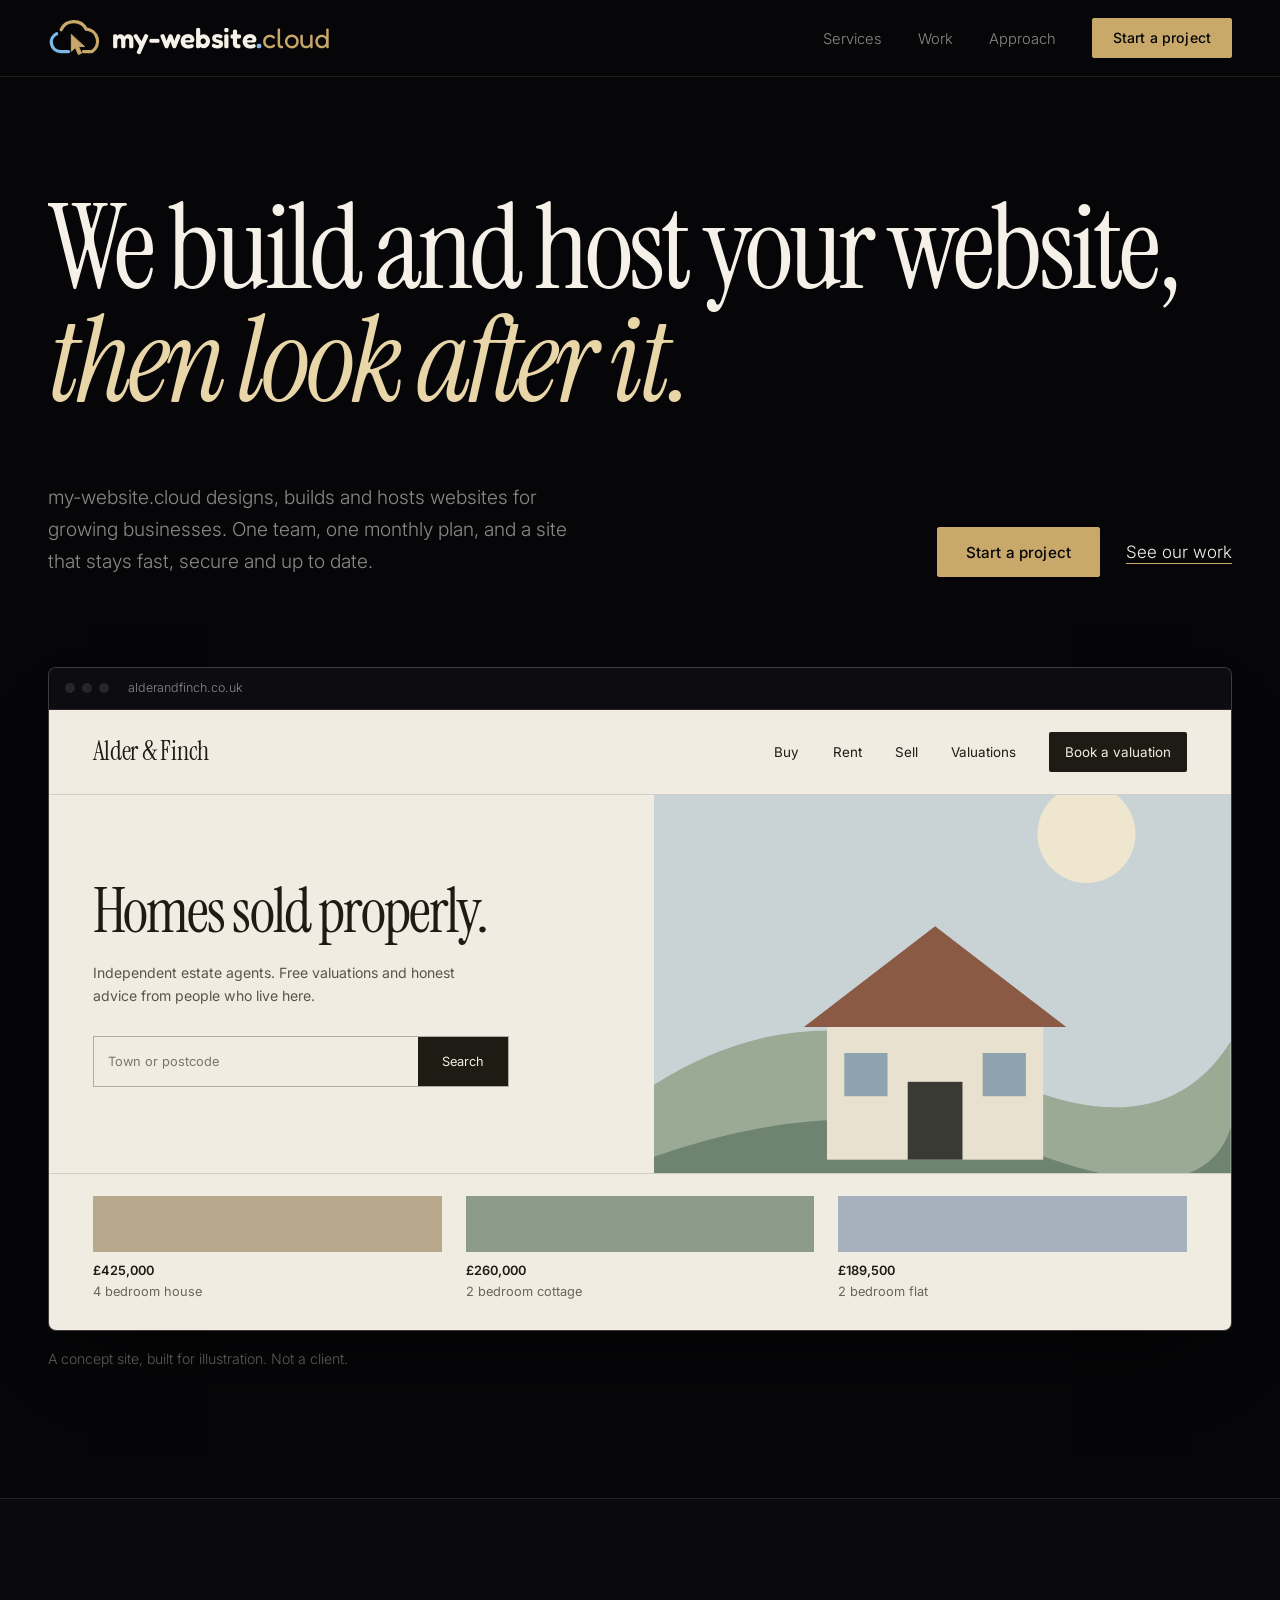
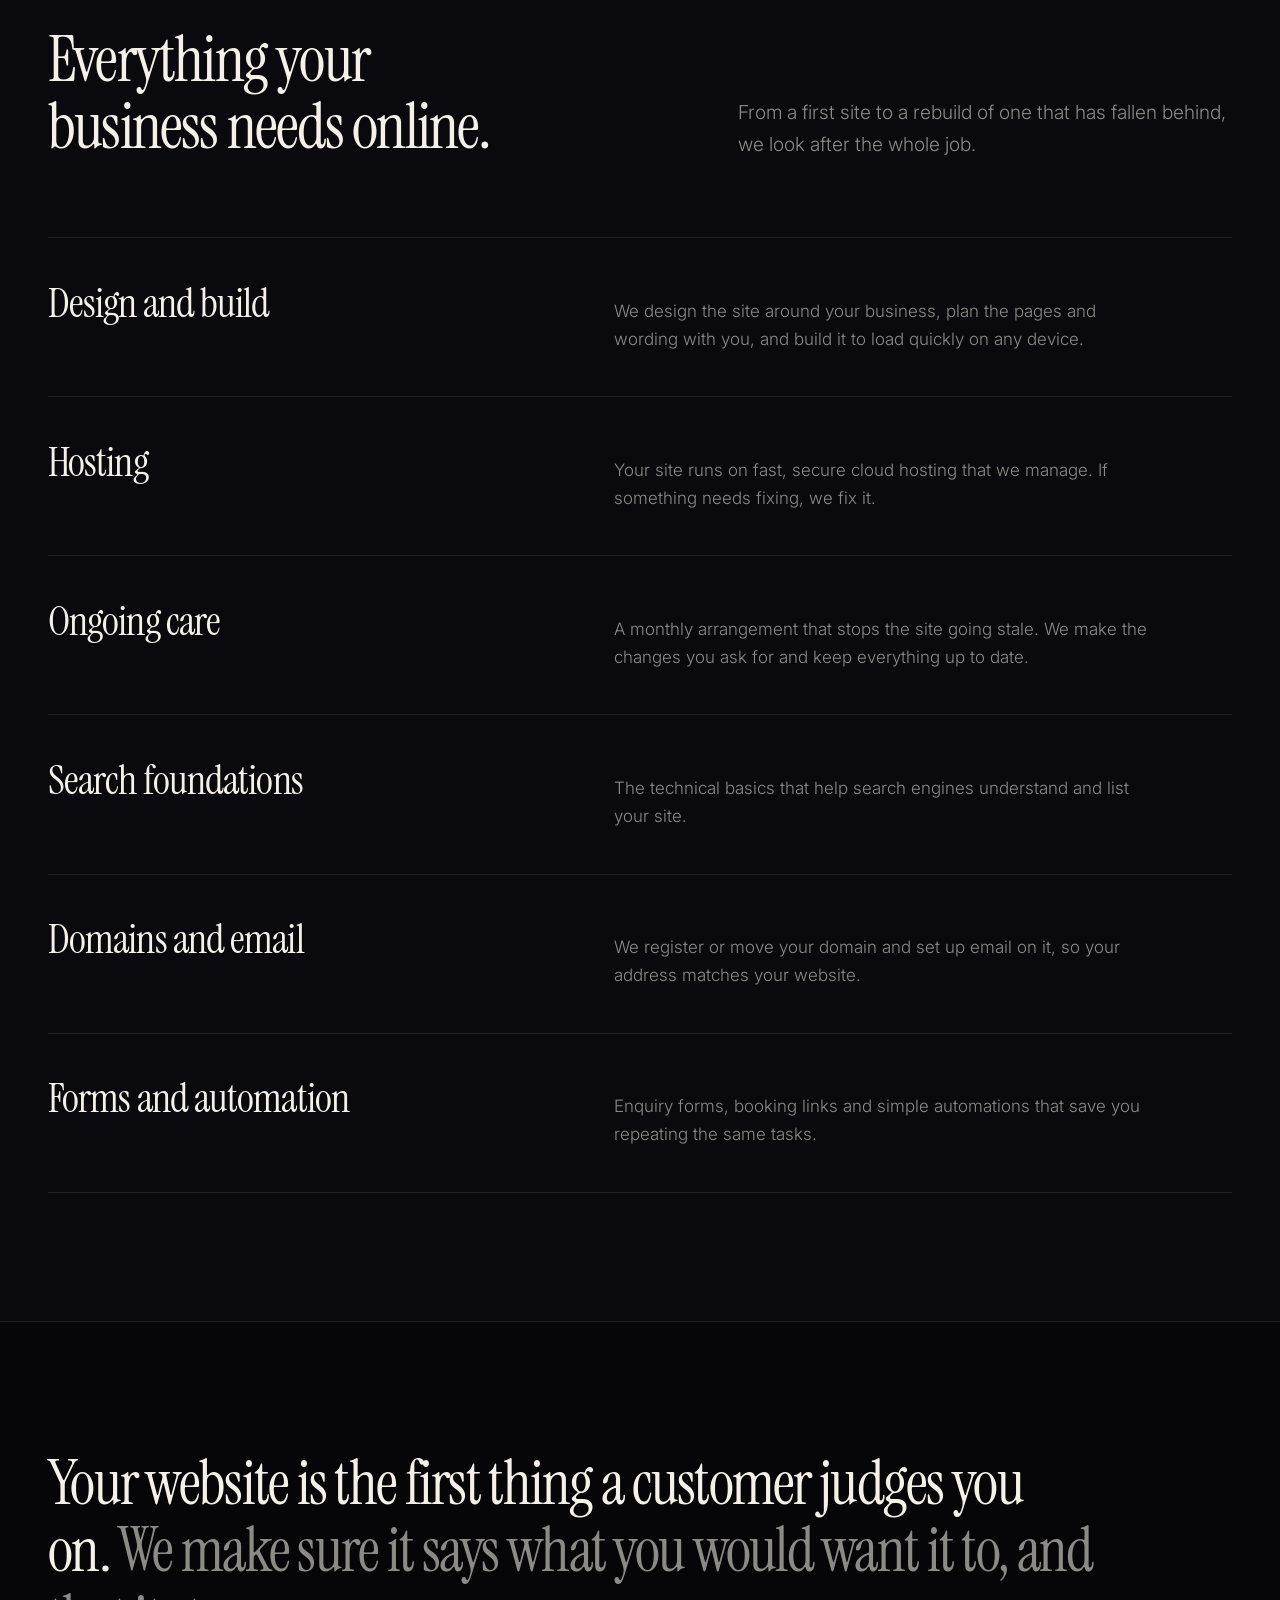
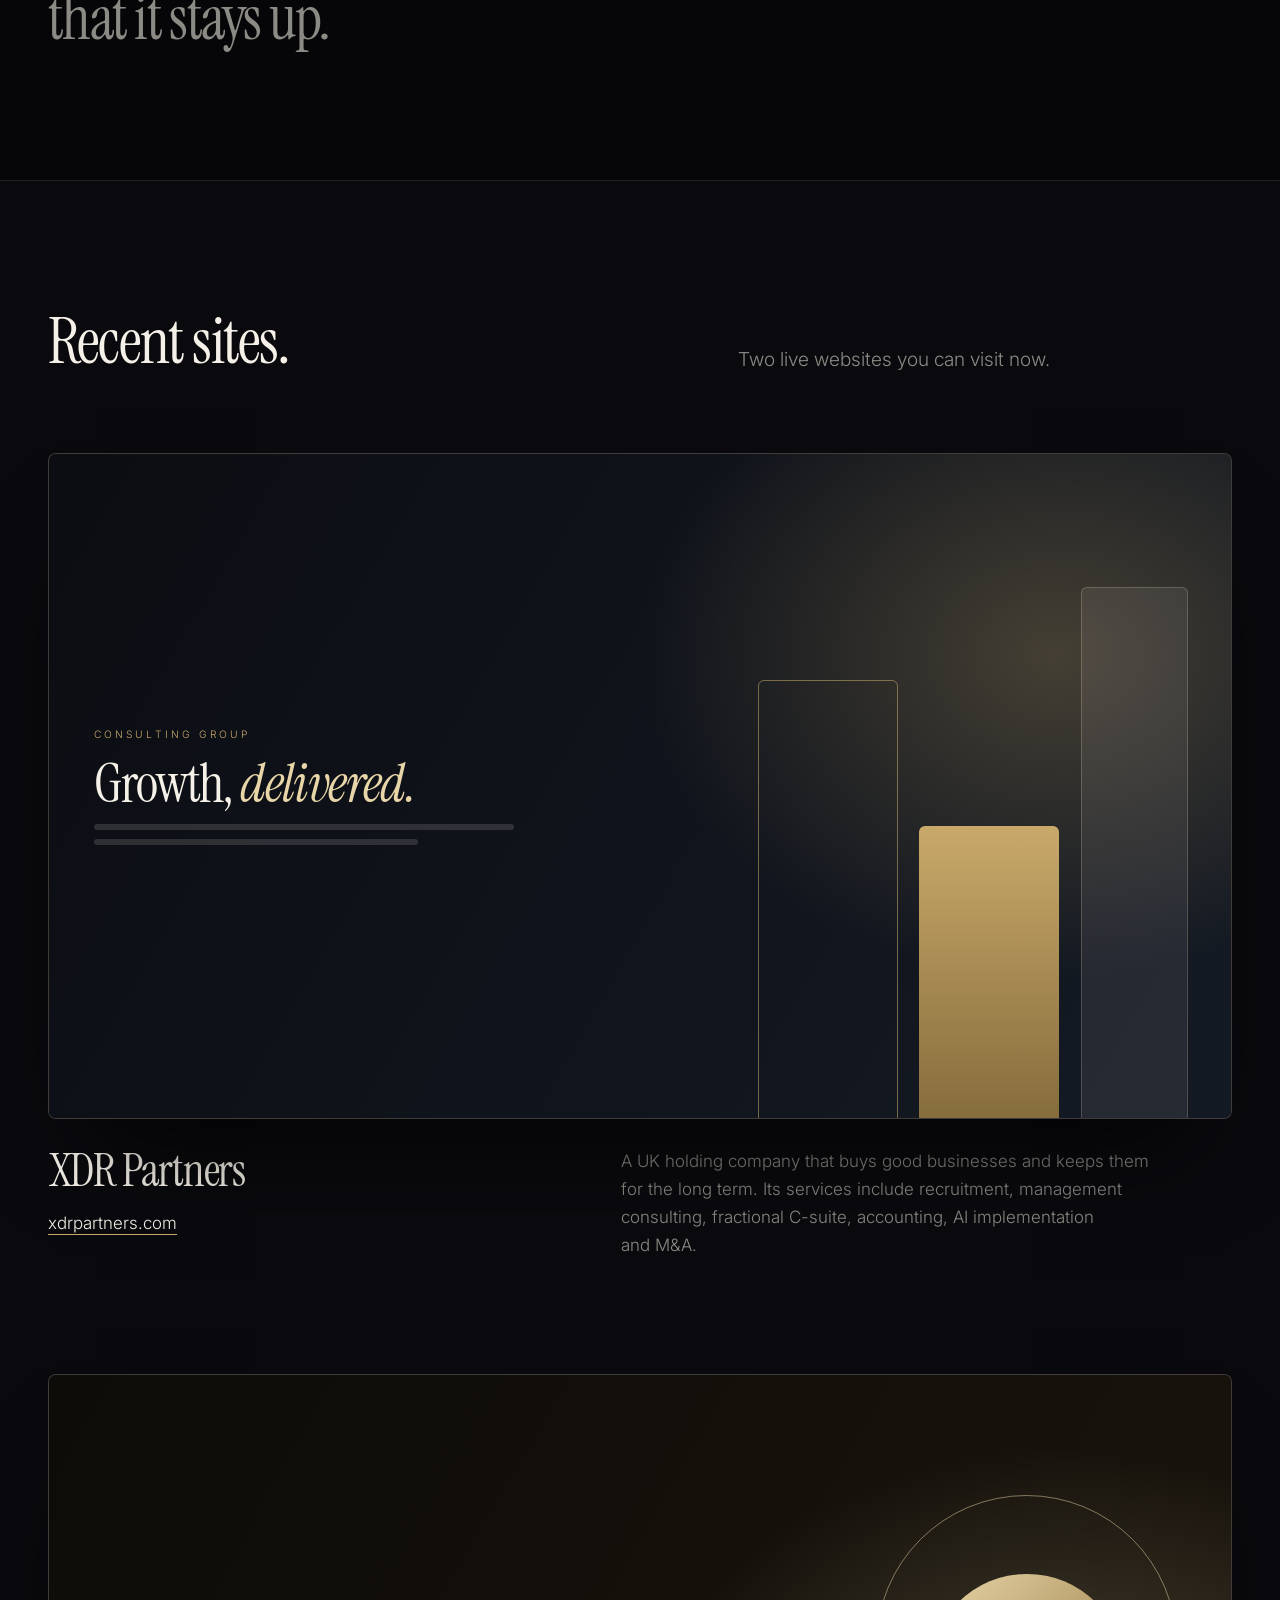
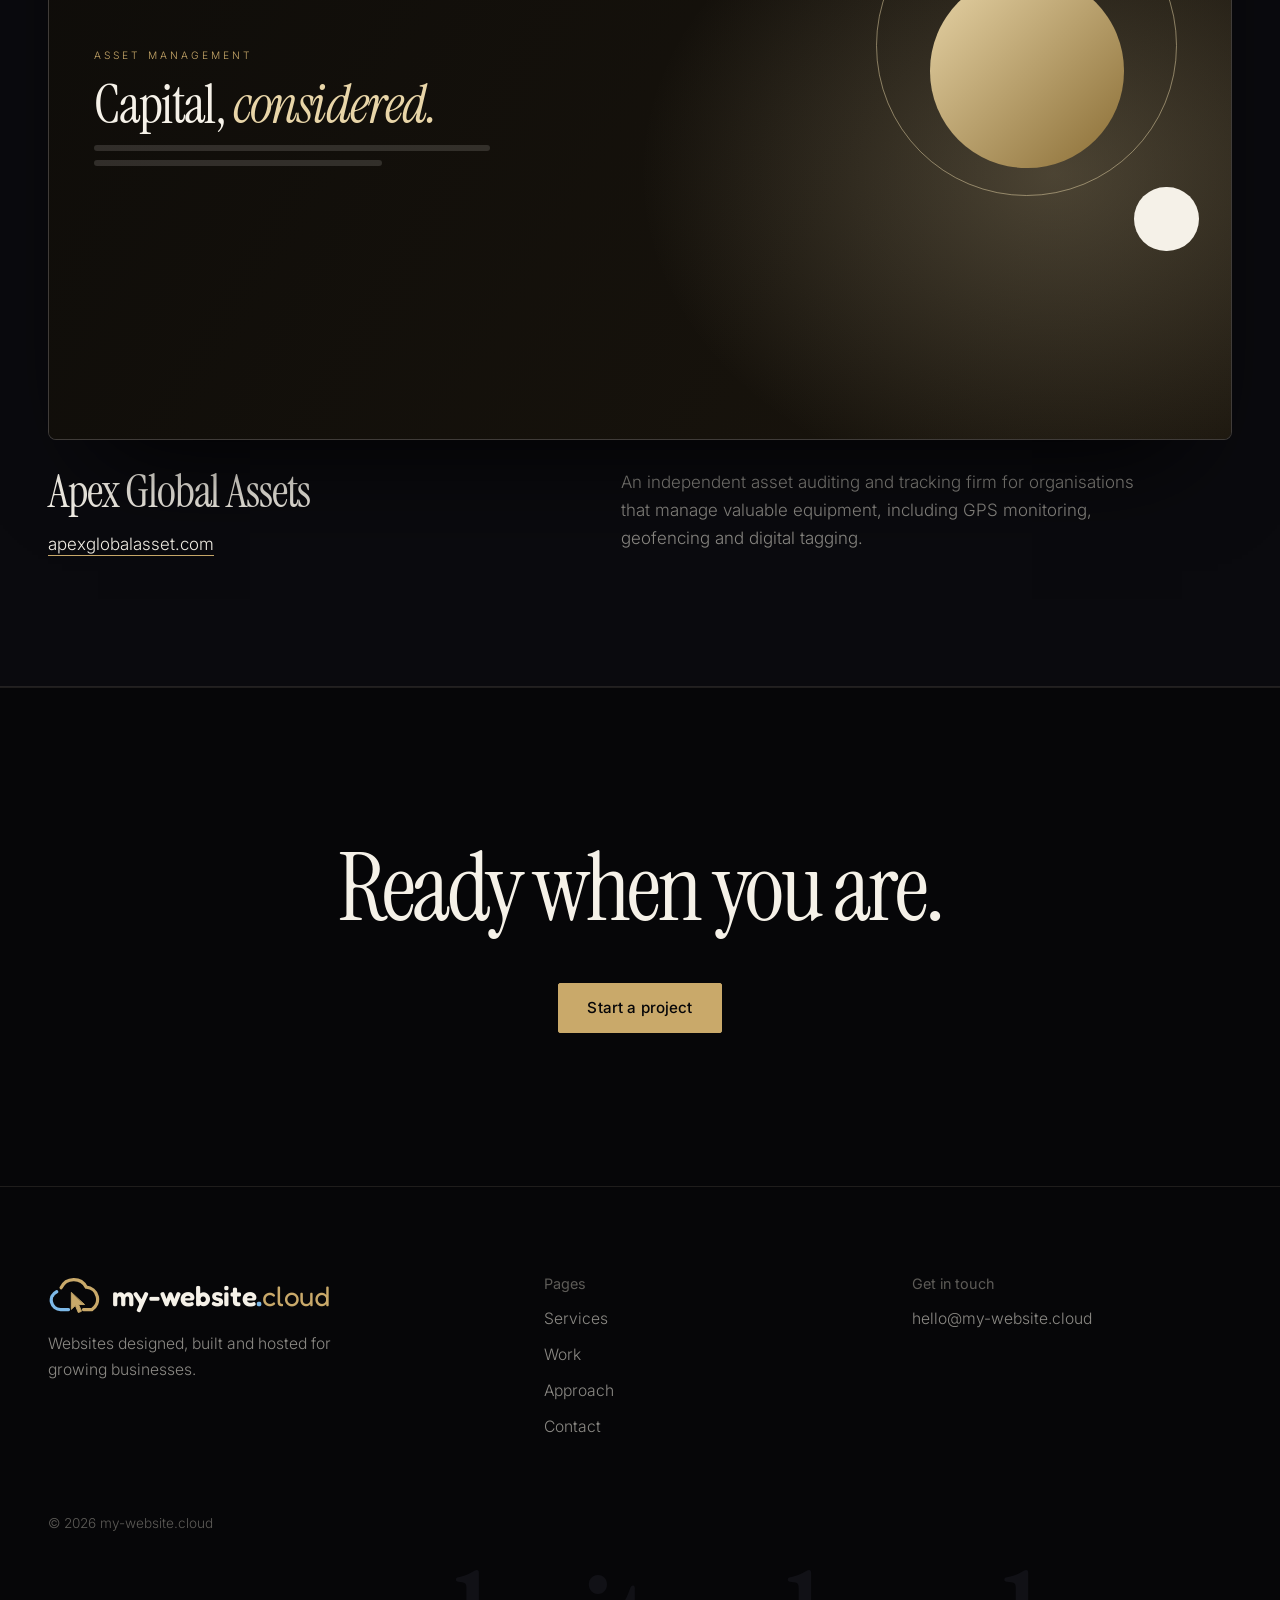
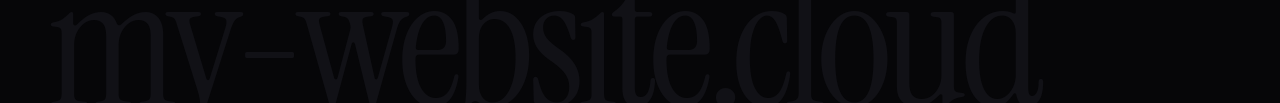
==== index.html @ cd145c76 "Add my-website.cloud five-page site Co-Authored-By: Claude Sonnet 5.5 <noreply@anthropic.com> Claude" ====
<!DOCTYPE html>
<html lang="en-GB">
<head>
<meta charset="utf-8">
<meta name="viewport" content="width=device-width, initial-scale=1">
<title>my-website.cloud | Websites designed, built and hosted</title>
<meta name="description" content="We design, build and host websites for growing businesses, then look after them every month. One team, one monthly plan.">
<meta name="theme-color" content="#060608">
<link rel="preconnect" href="https://fonts.googleapis.com">
<link rel="preconnect" href="https://fonts.gstatic.com" crossorigin>
<link href="https://fonts.googleapis.com/css2?family=Inter:wght@300;400;500&family=Instrument+Serif:ital@0;1&family=Fredoka:wght@400;600&display=swap" rel="stylesheet">
<link rel="icon" href="data:image/svg+xml,%3Csvg%20xmlns=%22http://www.w3.org/2000/svg%22%20viewBox=%220%200%2064%2064%22%3E%3Crect%20width=%2264%22%20height=%2264%22%20rx=%2214%22%20fill=%22%23060608%22/%3E%3Cg%20transform=%22translate%284%206.5%29%20scale%28.5%29%22%20fill=%22none%22%20stroke-linecap=%22round%22%20stroke-linejoin=%22round%22%20stroke-width=%229%22%3E%3Cpath%20stroke=%22%23C9A96A%22%20d=%22M28.2%2033.17A30%2030%200%200%201%2082%2032A26%2026%200%200%201%2094%2080H76%22/%3E%3Cpath%20stroke=%22%237DB9E8%22%20d=%22M44%2080H27A20%2020%200%200%201%2018.55%2041.87%22/%3E%3Cpath%20fill=%22%23C9A96A%22%20stroke=%22%23C9A96A%22%20stroke-width=%223%22%20d=%22M50%2044V79.65L58.6%2071.6L64.95%2086.55L71.85%2083.7L65.5%2069.3H77.6Z%22/%3E%3C/g%3E%3C/svg%3E">
<script>try{if(!sessionStorage.getItem("lg")&&!matchMedia("(prefers-reduced-motion:reduce)").matches){document.documentElement.classList.add("lg-play");sessionStorage.setItem("lg","1")}}catch(e){}</script>
<link rel="stylesheet" href="styles.css">
</head>
<body>
<a class="skip" href="#main">Skip to content</a>
<header class="site-header">
  <div class="wrap site-header__in">
    <!-- LOGO SLOT: replace the contents of this link with your logo (inline SVG or an <img>) -->
    <a class="logo" href="index.html" aria-label="my-website.cloud, home"><svg class="logo__mark" viewBox="0 6 112 90" aria-hidden="true"><path class="m-blue" pathLength="1" d="M28.2 33.17A30 30 0 0 1 82 32A26 26 0 0 1 94 80H76"/><path class="m-gold" pathLength="1" d="M44 80H27A20 20 0 0 1 18.55 41.87"/><circle class="m-ripple" cx="50" cy="44" r="5"/><path class="m-cursor" d="M50 44V79.65L58.6 71.6L64.95 86.55L71.85 83.7L65.5 69.3H77.6Z"/></svg><span class="logo__word"><b>my-website</b><i>.</i><u>cloud</u></span></a>
    <nav aria-label="Main">
      <button class="menu-btn" id="menuBtn" aria-expanded="false" aria-controls="nav">Menu</button>
      <ul class="nav" id="nav">
        <li><a href="services.html">Services</a></li><li><a href="work.html">Work</a></li><li><a href="about.html">Approach</a></li>
        <li><a class="btn btn--sm" href="contact.html">Start a project</a></li>
      </ul>
    </nav>
  </div>
</header>
<main id="main">

<section class="hero">
  <div class="wrap">
    <h1 class="display" aria-label="We build and host your website, then look after it."><span class="ln"><span>We build and host your website,</span></span><span class="ln"><span><em>then look after it.</em></span></span></h1>
    <div class="hero__row">
      <p class="lead">my-website.cloud designs, builds and hosts websites for growing businesses. One team, one monthly plan, and a site that stays fast, secure and up to date.</p>
      <div class="hero__actions">
        <a class="btn" href="contact.html">Start a project</a>
        <a class="link" href="work.html">See our work</a>
      </div>
    </div>
  </div>
</section>

<section class="stage">
  <div class="wrap">
    <div class="frame" aria-hidden="true">
      <div class="frame__bar"><i></i><i></i><i></i><span>alderandfinch.co.uk</span></div>
      <div class="site">
        <div class="s-nav"><b>Alder &amp; Finch</b><span>Buy</span><span>Rent</span><span>Sell</span><span>Valuations</span><span class="s-btn">Book a valuation</span></div>
        <div class="s-hero">
          <div class="s-copy">
            <h4>Homes sold properly.</h4>
            <p>Independent estate agents. Free valuations and honest advice from people who live here.</p>
            <div class="s-search"><span>Town or postcode</span><u>Search</u></div>
          </div>
          <div class="s-photo"><svg viewBox="0 0 400 400" preserveAspectRatio="xMidYMid slice" aria-hidden="true">
  <rect width="400" height="400" fill="#C9D3D6"/>
  <circle cx="300" cy="96" r="34" fill="#EFE6CF"/>
  <path d="M0 270Q110 200 230 260T400 240V400H0Z" fill="#9AAA95"/>
  <path d="M0 320Q140 270 260 316T400 300V400H0Z" fill="#6F8470"/>
  <rect x="120" y="226" width="150" height="96" fill="#E9E1D0"/>
  <path d="M104 230 195 160 286 230Z" fill="#8A5A44"/>
  <rect x="176" y="268" width="38" height="54" fill="#3A3A34"/>
  <rect x="132" y="248" width="30" height="30" fill="#8FA3AE"/>
  <rect x="228" y="248" width="30" height="30" fill="#8FA3AE"/>
</svg></div>
        </div>
        <div class="s-list">
          <div><i></i><b>£425,000</b><span>4 bedroom house</span></div>
          <div><i></i><b>£260,000</b><span>2 bedroom cottage</span></div>
          <div><i></i><b>£189,500</b><span>2 bedroom flat</span></div>
        </div>
      </div>
    </div>
    <p class="stage__cap">A concept site, built for illustration. Not a client.</p>
  </div>
</section>

<section class="section alt" id="services">
  <div class="wrap">
    <div class="section-head">
      <h2 class="h2">Everything your business needs online.</h2>
      <p class="lead">From a first site to a rebuild of one that has fallen behind, we look after the whole job.</p>
    </div>
    <div class="rows">
<a class="row" href="services.html#design"><span class="row__name">Design and build</span><span class="row__text">We design the site around your business, plan the pages and wording with you, and build it to load quickly on any device.</span></a>
<a class="row" href="services.html#hosting"><span class="row__name">Hosting</span><span class="row__text">Your site runs on fast, secure cloud hosting that we manage. If something needs fixing, we fix it.</span></a>
<a class="row" href="services.html#care"><span class="row__name">Ongoing care</span><span class="row__text">A monthly arrangement that stops the site going stale. We make the changes you ask for and keep everything up to date.</span></a>
<a class="row" href="services.html#search"><span class="row__name">Search foundations</span><span class="row__text">The technical basics that help search engines understand and list your site.</span></a>
<a class="row" href="services.html#domains"><span class="row__name">Domains and email</span><span class="row__text">We register or move your domain and set up email on it, so your address matches your website.</span></a>
<a class="row" href="services.html#automation"><span class="row__name">Forms and automation</span><span class="row__text">Enquiry forms, booking links and simple automations that save you repeating the same tasks.</span></a>
    </div>
  </div>
</section>

<section class="section">
  <div class="wrap">
    <p class="statement">Your website is the first thing a customer judges you on. <span>We make sure it says what you would want it to, and that it stays up.</span></p>
  </div>
</section>

<section class="section alt">
  <div class="wrap">
    <div class="section-head">
      <h2 class="h2">Recent sites.</h2>
      <p class="lead">Two live websites you can visit now.</p>
    </div>
    <div class="works">
      <a class="work pa" href="https://xdrpartners.com" target="_blank" rel="noopener">
        <div class="proj-img" aria-hidden="true">
          <div class="pv">
            <div class="t"><small>Consulting group</small><h5>Growth, <em>delivered.</em></h5><div class="bars"><i style="width:70%"></i><i style="width:54%"></i></div></div>
            <div class="vis"><i></i><i></i><i></i></div>
          </div>
        </div>
        <div class="work__meta">
          <div><h2>XDR Partners</h2><span class="link work__url">xdrpartners.com</span></div>
          <div><p>A UK holding company that buys good businesses and keeps them for the long term. Its services include recruitment, management consulting, fractional C-suite, accounting, AI implementation and M&amp;A.</p></div>
        </div>
      </a>
      <a class="work pb" href="https://apexglobalasset.com" target="_blank" rel="noopener">
        <div class="proj-img" aria-hidden="true">
          <div class="pv">
            <div class="t"><small>Asset management</small><h5>Capital, <em>considered.</em></h5><div class="bars"><i style="width:66%"></i><i style="width:48%"></i></div></div>
            <div class="vis"><i></i><i></i><i></i></div>
          </div>
        </div>
        <div class="work__meta">
          <div><h2>Apex Global Assets</h2><span class="link work__url">apexglobalasset.com</span></div>
          <div><p>An independent asset auditing and tracking firm for organisations that manage valuable equipment, including GPS monitoring, geofencing and digital tagging.</p></div>
        </div>
      </a>
    </div>
  </div>
</section>

<section class="cta">
  <div class="wrap">
    <h2>Ready when you are.</h2>
    <a class="btn" href="contact.html">Start a project</a>
  </div>
</section>
</main>
<footer class="footer">
  <div class="wrap">
    <div class="footer__top">
      <div>
        <a class="logo" href="index.html" aria-label="my-website.cloud, home"><svg class="logo__mark" viewBox="0 6 112 90" aria-hidden="true"><path class="m-blue" pathLength="1" d="M28.2 33.17A30 30 0 0 1 82 32A26 26 0 0 1 94 80H76"/><path class="m-gold" pathLength="1" d="M44 80H27A20 20 0 0 1 18.55 41.87"/><circle class="m-ripple" cx="50" cy="44" r="5"/><path class="m-cursor" d="M50 44V79.65L58.6 71.6L64.95 86.55L71.85 83.7L65.5 69.3H77.6Z"/></svg><span class="logo__word"><b>my-website</b><i>.</i><u>cloud</u></span></a>
        <p>Websites designed, built and hosted for growing businesses.</p>
      </div>
      <div>
        <h3>Pages</h3>
        <ul>
          <li><a href="services.html">Services</a></li>
          <li><a href="work.html">Work</a></li>
          <li><a href="about.html">Approach</a></li>
          <li><a href="contact.html">Contact</a></li>
        </ul>
      </div>
      <div>
        <h3>Get in touch</h3>
        <ul><li><a href="mailto:hello@my-website.cloud">hello@my-website.cloud</a></li></ul>
      </div>
    </div>
    <div class="footer__base">© <span id="yr">2026</span> my-website.cloud</div>
    <div class="footer__word" aria-hidden="true">my-website.cloud</div>
  </div>
</footer>
<script src="main.js"></script>
</body>
</html>
---- styles.css ----
/* my-website.cloud
   Palette: ink #060608 · deep ink #0A0A0E · graphite #101015 · ivory #F5F1E8 · stone #8C8A85 · gold #C9A96A · pale gold #E8D5A8 · sky #7DB9E8
   Type: Instrument Serif (headlines) · Inter (text) */

:root{
  --bg:#060608;
  --bg2:#0A0A0E;
  --surface:#101015;
  --text:#F5F1E8;
  --muted:#8C8A85;
  --dim:#5D5B57;
  --gold:#C9A96A;
  --gold-l:#E8D5A8;
  --sky:#7DB9E8;
  --line:rgba(255,236,200,.10);
  --line2:rgba(255,236,200,.20);
  --serif:"Instrument Serif",Georgia,"Times New Roman",serif;
  --sans:"Inter",system-ui,-apple-system,"Segoe UI",Roboto,Helvetica,Arial,sans-serif;
  --gutter:clamp(20px,4vw,48px);
  --max:1200px;
  --radius:2px;
  --ease:cubic-bezier(.2,.8,.2,1);
}

*,*::before,*::after{box-sizing:border-box}
*{margin:0}
html{scroll-behavior:smooth;scroll-padding-top:96px;-webkit-text-size-adjust:100%}
body{font-family:var(--sans);font-weight:300;font-size:1.0625rem;line-height:1.65;color:var(--text);background:var(--bg);-webkit-font-smoothing:antialiased;text-rendering:optimizeLegibility}
a{color:inherit}
p{text-wrap:pretty}
h1,h2,h3{font-weight:400;text-wrap:balance}
::selection{background:var(--gold);color:var(--bg)}
:focus-visible{outline:2px solid var(--gold-l);outline-offset:3px}

.skip{position:absolute;left:var(--gutter);top:-80px;z-index:100;background:var(--gold);color:var(--bg);padding:12px 18px;font-weight:500}
.skip:focus{top:12px}
.wrap{width:min(100% - 2 * var(--gutter),var(--max));margin-inline:auto}

/* ---------- links and buttons ---------- */
.link{text-decoration:underline;text-decoration-color:var(--gold);text-decoration-thickness:1px;text-underline-offset:.28em;transition:text-decoration-color .2s,color .2s}
.link:hover{color:var(--gold-l);text-decoration-color:var(--gold-l)}
.btn{display:inline-flex;align-items:center;justify-content:center;min-height:50px;padding:0 28px;border:1px solid var(--gold);border-radius:var(--radius);background:var(--gold);color:var(--bg);font:500 .95rem/1 var(--sans);letter-spacing:.01em;text-decoration:none;cursor:pointer;transition:background .2s,color .2s,border-color .2s}
.btn:hover{background:var(--gold-l);border-color:var(--gold-l)}
.btn--sm{min-height:40px;padding:0 20px;font-size:.88rem}
.btn--line{background:transparent;color:var(--text);border-color:var(--line2)}
.btn--line:hover{background:transparent;color:var(--gold-l);border-color:var(--gold)}

/* ---------- header ---------- */
.site-header{position:sticky;top:0;z-index:50;background:var(--bg);border-bottom:1px solid var(--line)}
.site-header__in{display:flex;align-items:center;justify-content:space-between;height:76px}
/* LOGO (note: .m-blue is the large cloud arc, now gold; .m-gold is the short left arc, now sky blue): mark is an inline SVG (draws in once per visit); wordmark is live text in Fredoka */
.logo{display:flex;align-items:center;gap:12px;text-decoration:none}
.logo__mark{height:42px;width:auto;flex:none;overflow:visible}
.logo__mark path,.logo__mark circle{fill:none;stroke-width:7;stroke-linecap:round;stroke-linejoin:round}
.m-blue{stroke:var(--gold)}
.m-gold{stroke:var(--sky)}
.m-cursor{fill:var(--gold)!important;stroke:var(--gold);stroke-width:2!important;transform-box:fill-box;transform-origin:0 0;transition:transform .3s var(--ease)}
.m-ripple{stroke:var(--gold);stroke-width:2!important;opacity:0;transform-box:fill-box;transform-origin:center}
.logo:hover .m-cursor{transform:translate(2px,2px)}
.logo__word{font-family:"Fredoka",var(--sans);font-size:1.75rem;line-height:1;letter-spacing:-.01em;display:inline-flex;align-items:baseline;white-space:nowrap}
.logo__word b{font-weight:600;color:var(--text)}
.logo__word i{font-style:normal;font-weight:600;color:var(--sky)}
.logo__word u{text-decoration:none;font-weight:400;color:var(--gold)}
/* intro: first page of a visit only (class is added by a tiny script in <head>) */
.lg-play .site-header .m-blue,.lg-play .site-header .m-gold{stroke-dasharray:1 2;animation:lg-draw .9s var(--ease) backwards}
.lg-play .site-header .m-gold{animation-delay:.7s;animation-duration:.6s}
.lg-play .site-header .m-cursor{animation:lg-pop .55s var(--ease) 1.3s backwards}
.lg-play .site-header .m-ripple{animation:lg-ripple .8s ease-out 1.75s backwards}
.lg-play .site-header .logo__word{animation:lg-word .8s var(--ease) 1.1s backwards}
@keyframes lg-draw{from{stroke-dashoffset:1.05}to{stroke-dashoffset:0}}
@keyframes lg-pop{from{opacity:0;transform:translate(-16px,-16px) scale(.6)}to{opacity:1;transform:none}}
@keyframes lg-ripple{0%{opacity:.7;transform:scale(.3)}100%{opacity:0;transform:scale(4)}}
@keyframes lg-word{from{opacity:0;transform:translateX(-8px)}to{opacity:1;transform:none}}
.nav{display:flex;align-items:center;gap:36px;list-style:none;padding:0}
.nav a:not(.btn){font-size:.92rem;color:var(--muted);text-decoration:none;transition:color .2s}
.nav a:not(.btn):hover{color:var(--text)}
.nav a[aria-current="page"]{color:var(--text);text-decoration:underline;text-decoration-color:var(--gold);text-underline-offset:.4em}
.menu-btn{display:none;background:none;border:1px solid var(--line2);border-radius:var(--radius);padding:9px 16px;font:400 .9rem var(--sans);color:var(--text);cursor:pointer}

/* ---------- type ---------- */
.display{font-family:var(--serif);font-size:clamp(3.2rem,9.2vw,8.2rem);line-height:.96;letter-spacing:-.035em}
.display--md{font-size:clamp(3rem,7.4vw,6.4rem)}
.display em{font-style:italic;color:var(--gold-l)}
.ln{display:block;overflow:hidden;padding-bottom:.1em;margin-bottom:-.1em}
.ln>span{display:block;animation:rise 1.1s var(--ease) both}
.ln:nth-child(2)>span{animation-delay:.12s}
@keyframes rise{from{transform:translateY(105%)}to{transform:none}}
.h2{font-family:var(--serif);font-size:clamp(2.4rem,5vw,4.2rem);line-height:1.04;letter-spacing:-.028em}
.lead{font-size:clamp(1.08rem,1.5vw,1.25rem);color:var(--muted);max-width:33rem}

/* ---------- layout ---------- */
.section{padding-block:clamp(72px,10vw,140px)}
.section--tight{padding-block:clamp(40px,6vw,72px)}
.alt{background:var(--bg2);border-block:1px solid var(--line)}
.section-head{display:grid;grid-template-columns:minmax(0,1.3fr) minmax(0,1fr);gap:48px;align-items:end;margin-bottom:clamp(44px,6vw,80px)}
.section-head .lead{margin:0}

.hero{padding:clamp(56px,9vw,128px) 0 clamp(56px,7vw,96px)}
.hero__row{display:flex;justify-content:space-between;align-items:flex-end;gap:40px;flex-wrap:wrap;margin-top:clamp(36px,5vw,64px)}
.hero__row .lead{margin:0}
.hero__actions{display:flex;align-items:center;gap:26px;flex-wrap:wrap}
.page-head{padding:clamp(56px,9vw,128px) 0 clamp(44px,6vw,80px)}
.page-head .lead{margin-top:clamp(28px,4vw,44px)}

/* ---------- concept site preview ---------- */
.stage{padding:0 0 clamp(72px,10vw,140px)}
.frame{border:1px solid var(--line2);border-radius:8px;overflow:hidden;background:var(--surface);box-shadow:0 40px 80px -40px rgba(0,0,0,.8)}
.frame__bar{display:flex;align-items:center;gap:7px;height:42px;padding:0 16px;border-bottom:1px solid var(--line);background:#0C0C11}
.frame__bar i{width:10px;height:10px;border-radius:50%;background:#26252B}
.frame__bar span{margin-left:12px;font-size:.78rem;color:var(--muted)}
.site{background:#F1ECE1;color:#1E1B15;height:clamp(420px,50vw,620px);display:grid;grid-template-rows:auto 1fr auto;font-family:var(--sans);font-weight:400}
.s-nav{display:flex;align-items:center;gap:clamp(14px,2.6vw,34px);padding:22px clamp(20px,3.4vw,44px);font-size:clamp(.62rem,1.05vw,.88rem);border-bottom:1px solid rgba(30,27,21,.14)}
.s-nav b{margin-right:auto;font:400 clamp(1.1rem,2vw,1.6rem)/1 var(--serif);letter-spacing:-.01em}
.s-nav .s-btn{padding:9px 16px;background:#1E1B15;color:#F1ECE1;border-radius:2px}
.s-hero{display:grid;grid-template-columns:1.05fr 1fr;min-height:0}
.s-copy{align-self:center;padding:0 clamp(20px,3.4vw,44px)}
.s-copy h4{font:400 clamp(1.9rem,4.8vw,4.2rem)/.98 var(--serif);letter-spacing:-.03em;max-width:9em}
.s-copy p{margin-top:clamp(10px,1.6vw,20px);font-size:clamp(.7rem,1.1vw,.95rem);color:#5A554A;max-width:24rem}
.s-search{display:flex;margin-top:clamp(14px,2.2vw,28px);max-width:26rem;border:1px solid rgba(30,27,21,.3);font-size:clamp(.62rem,1vw,.85rem)}
.s-search span{flex:1;padding:clamp(8px,1.2vw,14px) 14px;color:#7B7568}
.s-search u{text-decoration:none;padding:clamp(8px,1.2vw,14px) clamp(14px,2vw,24px);background:#1E1B15;color:#F1ECE1}
.s-photo{position:relative;overflow:hidden;background:#C9D3D6}
.s-photo svg{position:absolute;inset:0;width:100%;height:100%}
.s-list{display:grid;grid-template-columns:repeat(3,1fr);gap:clamp(12px,2vw,24px);padding:clamp(14px,2vw,22px) clamp(20px,3.4vw,44px) clamp(18px,2.4vw,28px);border-top:1px solid rgba(30,27,21,.14);font-size:clamp(.6rem,1vw,.85rem)}
.s-list i{display:block;height:clamp(28px,4.4vw,56px);margin-bottom:8px}
.s-list div:nth-child(1) i{background:#B9A98C}
.s-list div:nth-child(2) i{background:#8D9B8A}
.s-list div:nth-child(3) i{background:#A7B0BD}
.s-list b{display:block;font-weight:600}
.s-list span{color:#6A6558}
.stage__cap{margin-top:16px;font-size:.88rem;color:var(--dim)}

/* ---------- rows (services list) ---------- */
.rows{border-bottom:1px solid var(--line)}
.row{display:grid;grid-template-columns:minmax(0,1fr) minmax(0,1.2fr);gap:clamp(20px,4vw,64px);padding:clamp(28px,3.4vw,44px) 0;border-top:1px solid var(--line);text-decoration:none;align-items:baseline}
.row__name{font:400 clamp(1.9rem,3.2vw,2.8rem)/1.05 var(--serif);letter-spacing:-.022em;text-decoration:underline;text-decoration-color:transparent;text-decoration-thickness:1px;text-underline-offset:.16em;transition:text-decoration-color .25s,color .25s}
.row__text{color:var(--muted);max-width:34rem}
a.row:hover .row__name{color:var(--gold-l);text-decoration-color:var(--gold)}

/* ---------- statement ---------- */
.statement{font:400 clamp(2.1rem,4.8vw,4.2rem)/1.1 var(--serif);letter-spacing:-.028em;max-width:17em}
.statement span{color:var(--muted)}

/* ---------- work ---------- */
.works{display:grid;gap:clamp(72px,9vw,120px)}
.work{display:block;text-decoration:none}
.proj-img{position:relative;overflow:hidden;border:1px solid var(--line2);border-radius:8px;background:var(--surface);aspect-ratio:16/9;transition:border-color .5s;box-shadow:0 60px 100px -50px rgba(0,0,0,.9)}
.work:hover .proj-img{border-color:rgba(201,169,106,.55)}
.pv{position:absolute;inset:0;display:grid;grid-template-columns:1.2fr 1fr;transition:transform 1.6s var(--ease)}
.work:hover .pv{transform:scale(1.03)}
.pv::before{content:"";position:absolute;inset:0}
.pa .pv{background:linear-gradient(120deg,#0b0d12,#141a24)}
.pa .pv::before{background:radial-gradient(50% 70% at 85% 30%,rgba(201,169,106,.28),transparent 70%)}
.pb .pv{background:linear-gradient(120deg,#0e0c09,#1a150d)}
.pb .pv::before{background:radial-gradient(50% 70% at 85% 60%,rgba(232,213,168,.25),transparent 70%)}
.pv .t{position:relative;align-self:center;padding:0 0 0 7%}
.pv small{font-size:clamp(.45rem,.8vw,.66rem);letter-spacing:.3em;text-transform:uppercase;color:var(--gold)}
.pv h5{font:400 clamp(1.4rem,4.2vw,3.8rem)/1 var(--serif);letter-spacing:-.03em;margin:12px 0}
.pv h5 em{font-style:italic;color:var(--gold-l)}
.pv .bars i{display:block;height:clamp(3px,.5vw,6px);border-radius:3px;background:rgba(245,241,232,.14);margin-bottom:clamp(4px,.8vw,9px)}
.pv .vis{position:relative}
.pv .vis i{position:absolute;display:block}
.pa .vis i:nth-child(1){left:12%;bottom:-8%;width:26%;height:74%;border:1px solid rgba(201,169,106,.55);border-radius:6px 6px 0 0}
.pa .vis i:nth-child(2){left:42%;bottom:-8%;width:26%;height:52%;background:linear-gradient(#c9a96a,#7a6234);border-radius:6px 6px 0 0}
.pa .vis i:nth-child(3){left:72%;bottom:-8%;width:20%;height:88%;background:rgba(245,241,232,.08);border:1px solid var(--line2);border-radius:6px 6px 0 0}
.pb .vis i:nth-child(1){right:10%;top:18%;width:56%;aspect-ratio:1;border-radius:50%;border:1px solid rgba(232,213,168,.5)}
.pb .vis i:nth-child(2){right:20%;top:30%;width:36%;aspect-ratio:1;border-radius:50%;background:linear-gradient(135deg,#e8d5a8,#8a6d34)}
.pb .vis i:nth-child(3){right:6%;top:62%;width:12%;aspect-ratio:1;border-radius:50%;background:#f5f1e8}
.work__meta{display:grid;grid-template-columns:minmax(0,1fr) minmax(0,1.2fr);gap:clamp(20px,5vw,80px);margin-top:28px;align-items:start}
.work__meta h2{font:400 clamp(2rem,3.6vw,3rem)/1.04 var(--serif);letter-spacing:-.025em}
.work__meta p{color:var(--muted);max-width:34rem}
.work__url{display:inline-block;margin-top:14px;color:var(--text)}
.work:hover .work__url{color:var(--gold-l);text-decoration-color:var(--gold-l)}

/* ---------- cta ---------- */
.cta{padding-block:clamp(88px,12vw,170px);border-top:1px solid var(--line);text-align:center}
.cta h2{font:400 clamp(2.8rem,7.4vw,6.4rem)/.98 var(--serif);letter-spacing:-.035em;margin-bottom:clamp(32px,4vw,48px)}

/* ---------- service detail ---------- */
.svc-block{display:grid;grid-template-columns:minmax(0,1fr) minmax(0,1.2fr);gap:clamp(28px,6vw,96px);padding:clamp(44px,6vw,80px) 0;border-top:1px solid var(--line)}
.svc-block:last-child{border-bottom:1px solid var(--line)}
.svc-block{align-items:start}
.svc-block h2{font:400 clamp(2.2rem,4.2vw,3.6rem)/1.02 var(--serif);letter-spacing:-.028em}
.svc-block p{color:var(--muted);font-size:1.08rem;max-width:34rem}
.svc-block:nth-child(even){grid-template-columns:minmax(0,1.2fr) minmax(0,1fr)}
.svc-block:nth-child(even) .svc-block__media{order:2}
.svc-fig{position:relative;margin-top:clamp(28px,3.6vw,44px);aspect-ratio:4/3;border:1px solid var(--line2);border-radius:8px;overflow:hidden;background:linear-gradient(120deg,#0b0d12,#141a24)}
.svc-fig::before{content:"";position:absolute;inset:0;background:radial-gradient(60% 70% at 85% 20%,rgba(201,169,106,.22),transparent 70%)}
.svc-fig svg{position:absolute;inset:0;width:100%;height:100%}
.dashes{list-style:none;padding:0;margin-top:30px;max-width:34rem}
.dashes li{display:flex;gap:16px;padding:13px 0;border-top:1px solid var(--line);font-size:.98rem}
.dashes li::before{content:"–";color:var(--gold)}
.plan{display:grid;grid-template-columns:minmax(0,1fr) minmax(0,1fr);gap:clamp(32px,6vw,96px);align-items:start}
.plan .dashes{margin-top:0}

/* ---------- process, principles, faq ---------- */
.steps{list-style:none;padding:0;display:grid;grid-template-columns:repeat(4,minmax(0,1fr));gap:clamp(20px,3vw,40px);counter-reset:s}
.steps li{counter-increment:s;border-top:1px solid var(--line2);padding-top:22px}
.steps li::before{content:counter(s);display:block;font:400 3.4rem/1 var(--serif);color:var(--gold);margin-bottom:26px}
.steps h3{font:400 1.9rem/1.1 var(--serif);letter-spacing:-.02em;margin-bottom:10px}
.steps p{color:var(--muted);font-size:.98rem}
.principles{display:grid;grid-template-columns:repeat(3,minmax(0,1fr));gap:clamp(28px,4vw,56px)}
.principles>div{border-top:1px solid var(--line2);padding-top:24px}
.principles h3{font:400 1.9rem/1.1 var(--serif);letter-spacing:-.02em;margin-bottom:12px}
.principles p{color:var(--muted)}
.faq{max-width:50rem;border-bottom:1px solid var(--line)}
.faq details{border-top:1px solid var(--line)}
.faq summary{list-style:none;cursor:pointer;display:flex;justify-content:space-between;align-items:center;gap:24px;padding:26px 0;font:400 clamp(1.4rem,2.2vw,1.9rem)/1.2 var(--serif);letter-spacing:-.015em}
.faq summary::-webkit-details-marker{display:none}
.faq summary::after{content:"";flex:none;width:14px;height:14px;background:linear-gradient(var(--gold),var(--gold)) center/100% 1px no-repeat,linear-gradient(var(--gold),var(--gold)) center/1px 100% no-repeat;transition:transform .3s var(--ease)}
.faq details[open] summary::after{transform:rotate(45deg)}
.faq details p{color:var(--muted);padding:0 48px 28px 0;max-width:40rem}

/* ---------- contact ---------- */
.contact{display:grid;grid-template-columns:minmax(0,1fr) minmax(0,1fr);gap:clamp(48px,8vw,120px);padding:clamp(56px,9vw,128px) 0 clamp(72px,10vw,140px)}
.contact .lead{margin-top:28px}
.contact__mail{display:inline-block;margin-top:28px;font:400 clamp(1.5rem,2.4vw,2rem)/1.2 var(--serif)}
.next{margin-top:clamp(40px,6vw,72px);padding:0;list-style:none;counter-reset:n;max-width:30rem}
.next li{counter-increment:n;display:grid;grid-template-columns:36px 1fr;padding:16px 0;border-top:1px solid var(--line);color:var(--muted)}
.next li::before{content:counter(n);font-family:var(--serif);font-size:1.2rem;line-height:1.4;color:var(--gold)}
.form{display:grid;gap:30px;padding-top:12px}
.form__two{display:grid;grid-template-columns:1fr 1fr;gap:30px}
.field label{display:block;font-size:.88rem;color:var(--muted);margin-bottom:2px}
.field input,.field textarea,.field select{width:100%;background:transparent;border:0;border-bottom:1px solid var(--line2);border-radius:0;padding:13px 0;color:var(--text);font:300 1.1rem/1.4 var(--sans);transition:border-color .25s}
.field input:focus,.field textarea:focus,.field select:focus{outline:0;border-color:var(--gold)}
.field select option{background:var(--surface)}
.field textarea{min-height:120px;resize:vertical}
.form__status{min-height:1.5em;font-size:.95rem;color:var(--muted)}

/* ---------- footer ---------- */
.footer{border-top:1px solid var(--line);padding:clamp(56px,7vw,88px) 0 0;overflow:hidden}
.footer__top{display:grid;grid-template-columns:minmax(0,1.4fr) minmax(0,1fr) minmax(0,1fr);gap:48px}
.footer__top p{margin-top:14px;color:var(--muted);max-width:22rem;font-size:.98rem}
.footer h3{font:400 .9rem var(--sans);color:var(--dim);margin-bottom:14px}
.footer ul{list-style:none;padding:0;display:grid;gap:10px;font-size:.98rem}
.footer ul a{text-decoration:none;color:var(--muted);transition:color .2s}
.footer ul a:hover{color:var(--text)}
.footer__base{margin-top:clamp(40px,6vw,72px);color:var(--dim);font-size:.85rem}
.footer__word{font:400 clamp(3.4rem,14.4vw,13rem)/.78 var(--serif);letter-spacing:-.045em;white-space:nowrap;color:#111116;margin:clamp(20px,3vw,40px) 0 -.07em;user-select:none}

/* ---------- responsive ---------- */
@media (max-width:900px){
  .svc-block:nth-child(even){grid-template-columns:1fr}
  .svc-block:nth-child(even) .svc-block__media{order:0}
  .section-head,.row,.svc-block,.plan,.work__meta,.contact,.footer__top{grid-template-columns:1fr}
  .row{gap:8px}
  .steps{grid-template-columns:1fr 1fr}
  .principles{grid-template-columns:1fr}
  .s-hero{grid-template-columns:1fr}
  .s-photo{display:none}
}
@media (max-width:640px){
  .menu-btn{display:block}
  .nav{display:none;position:absolute;top:76px;left:0;right:0;flex-direction:column;align-items:flex-start;gap:22px;background:var(--bg);padding:26px var(--gutter) 34px;border-bottom:1px solid var(--line)}
  .nav.is-open{display:flex}
  .steps{grid-template-columns:1fr}
  .form__two{grid-template-columns:1fr}
  .s-nav span{display:none}
  .s-nav .s-btn{display:block}
  .s-list div:nth-child(3){display:none}
  .s-list{grid-template-columns:1fr 1fr}
  .proj-img{aspect-ratio:4/3}
}
@media (prefers-reduced-motion:reduce){
  html{scroll-behavior:auto}
  .ln>span{animation:none}
  .lg-play .site-header *{animation:none!important}
  *{transition:none!important}
}
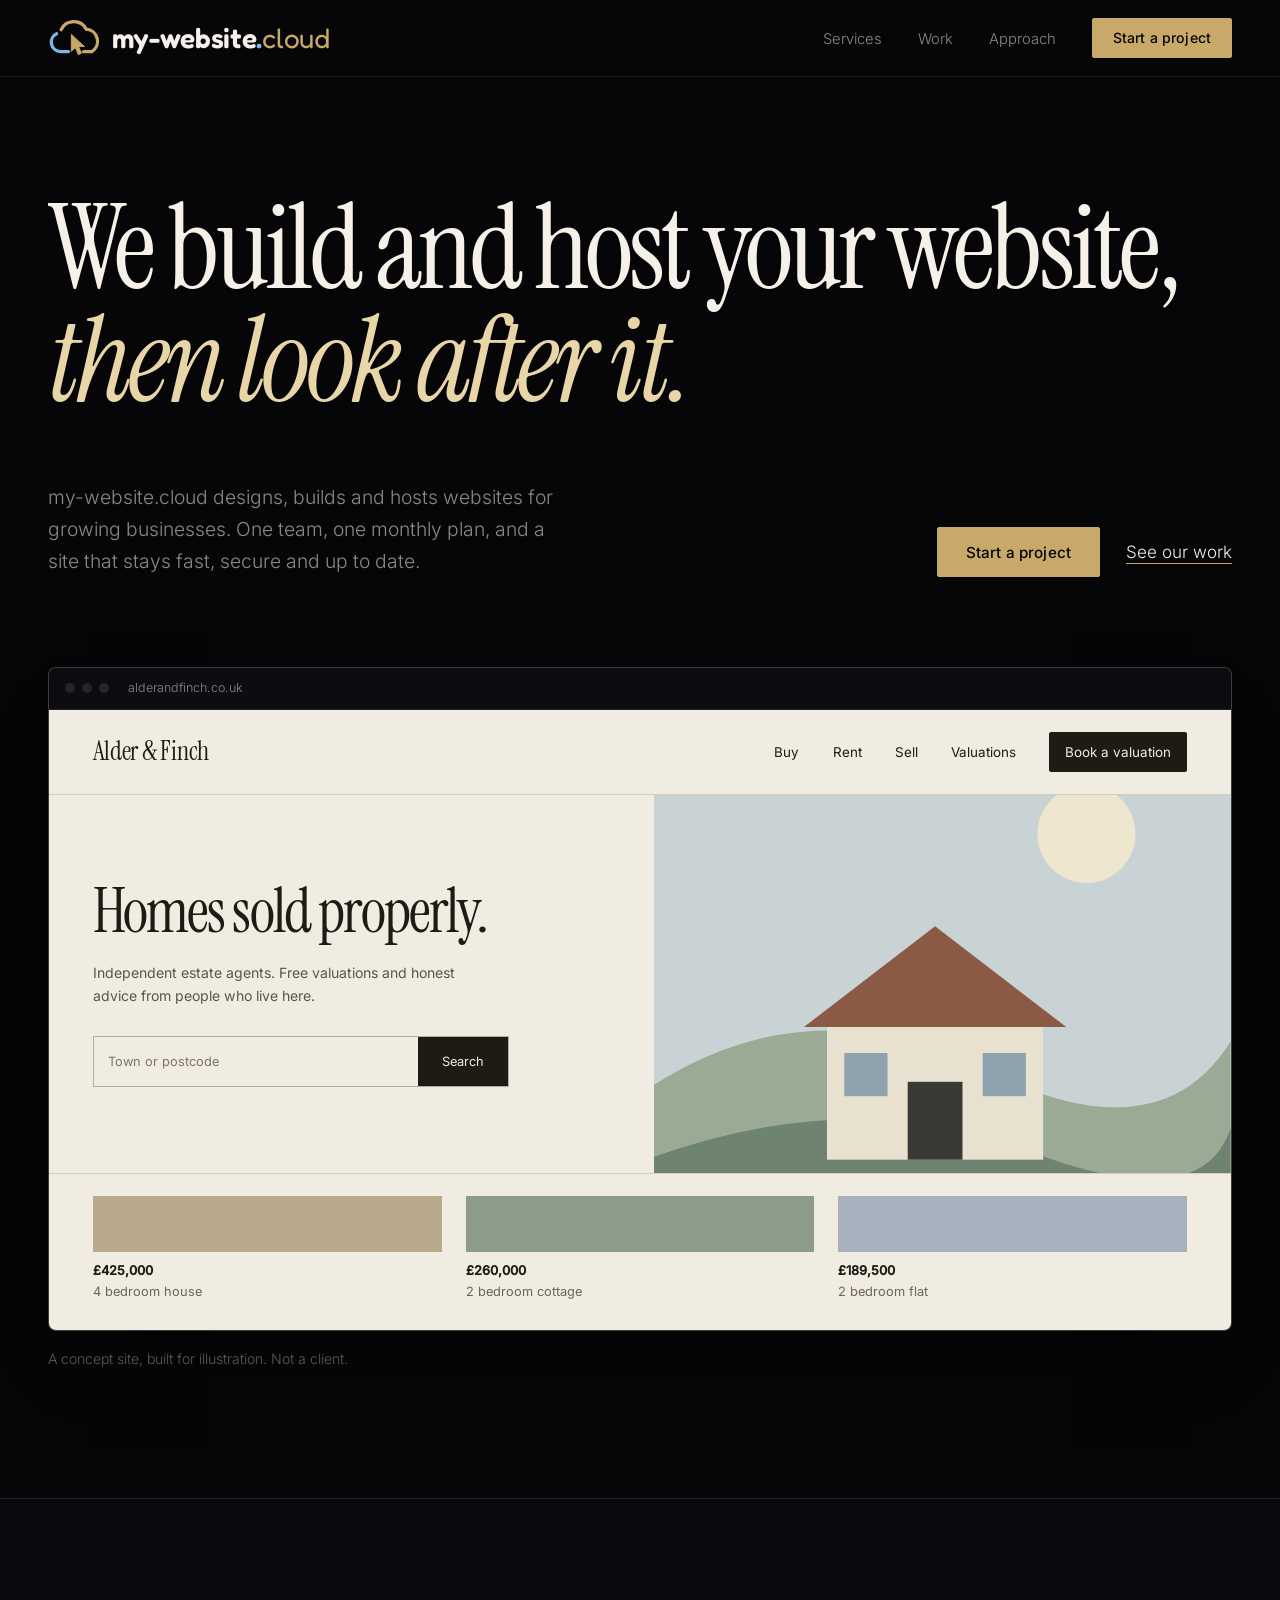
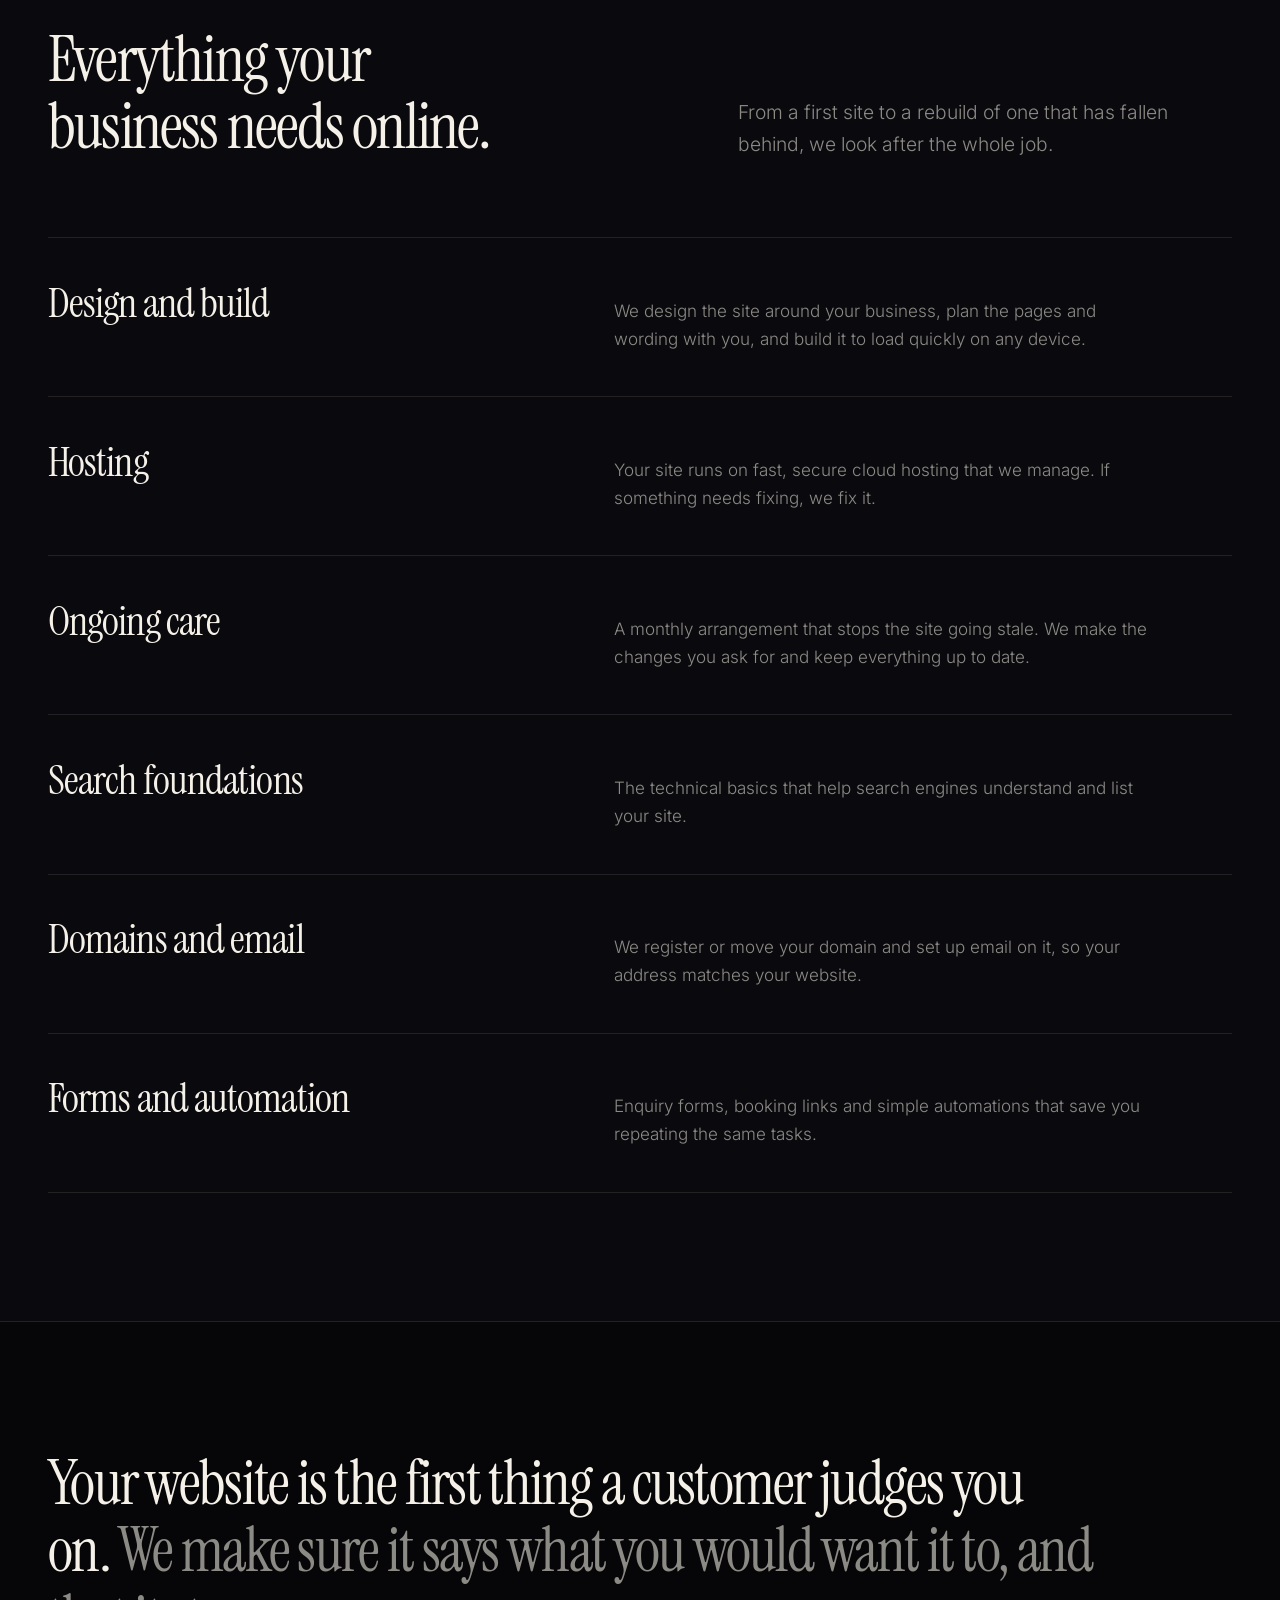
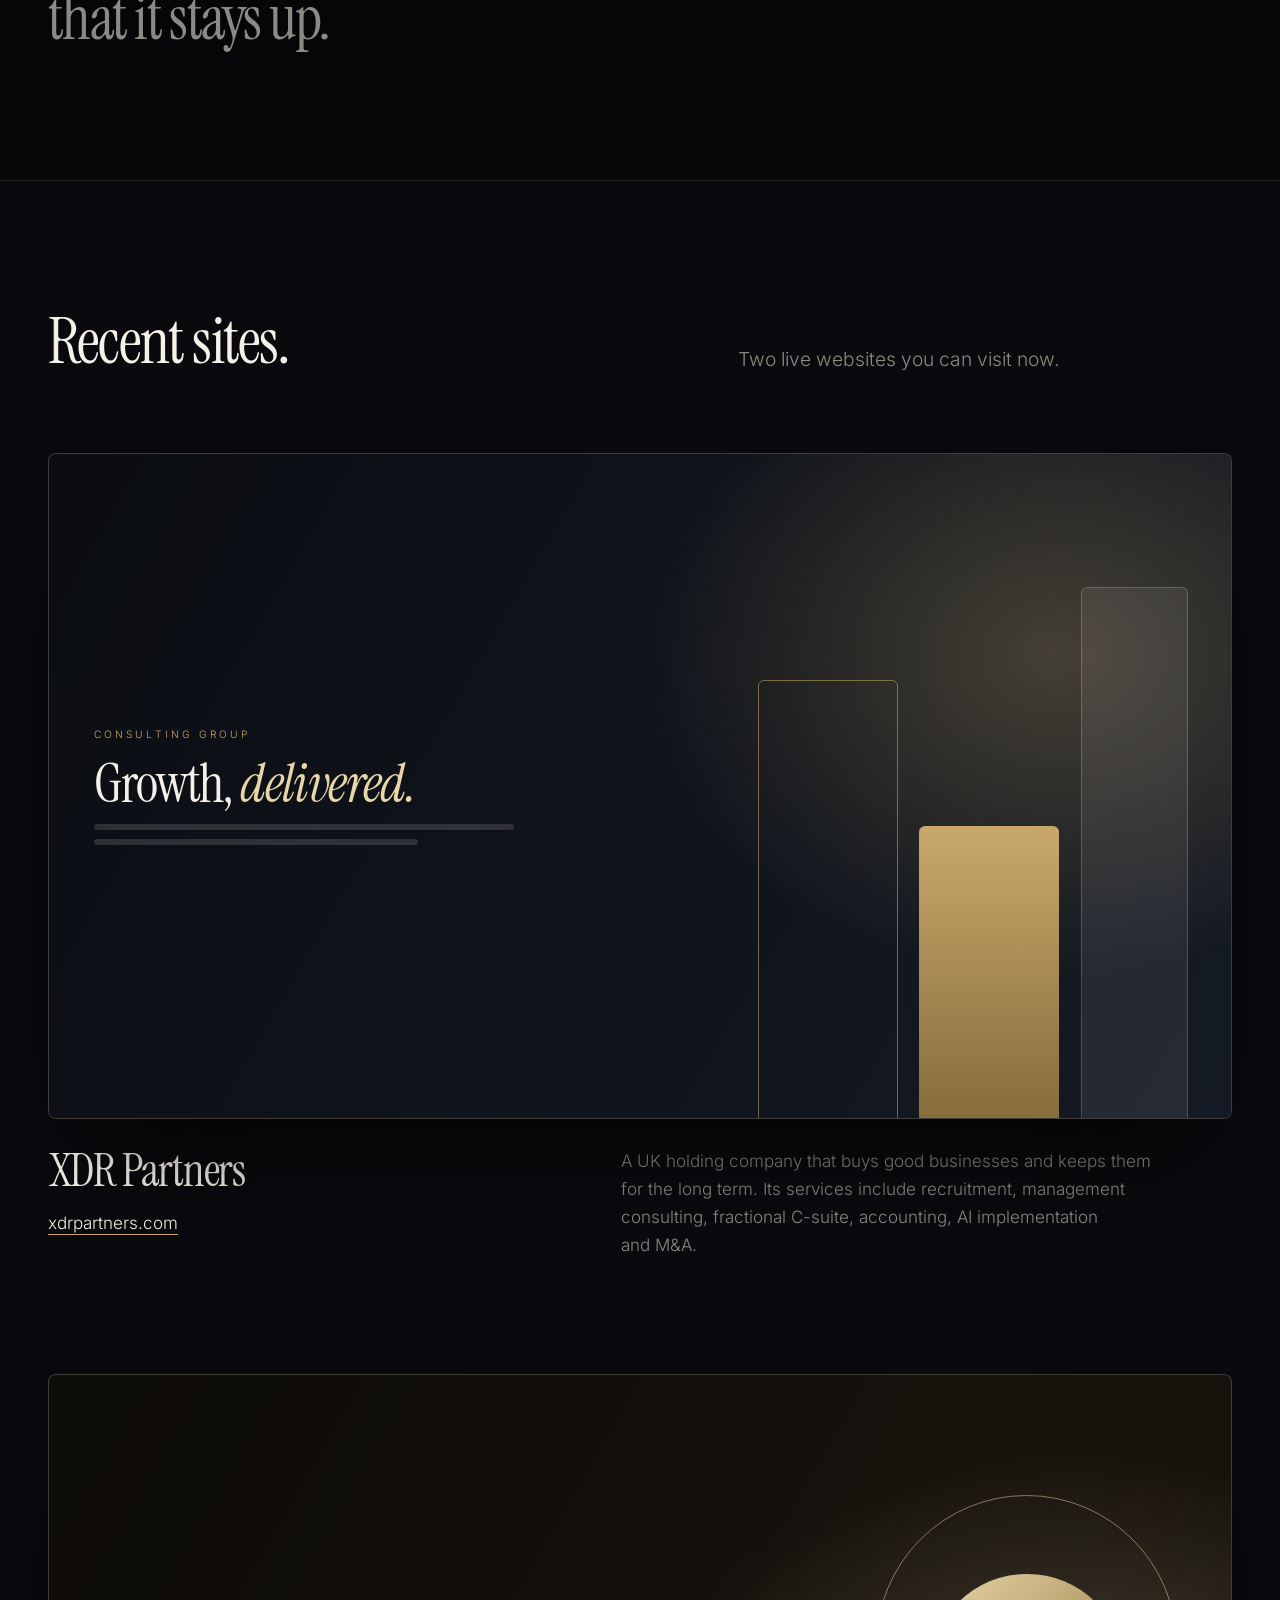
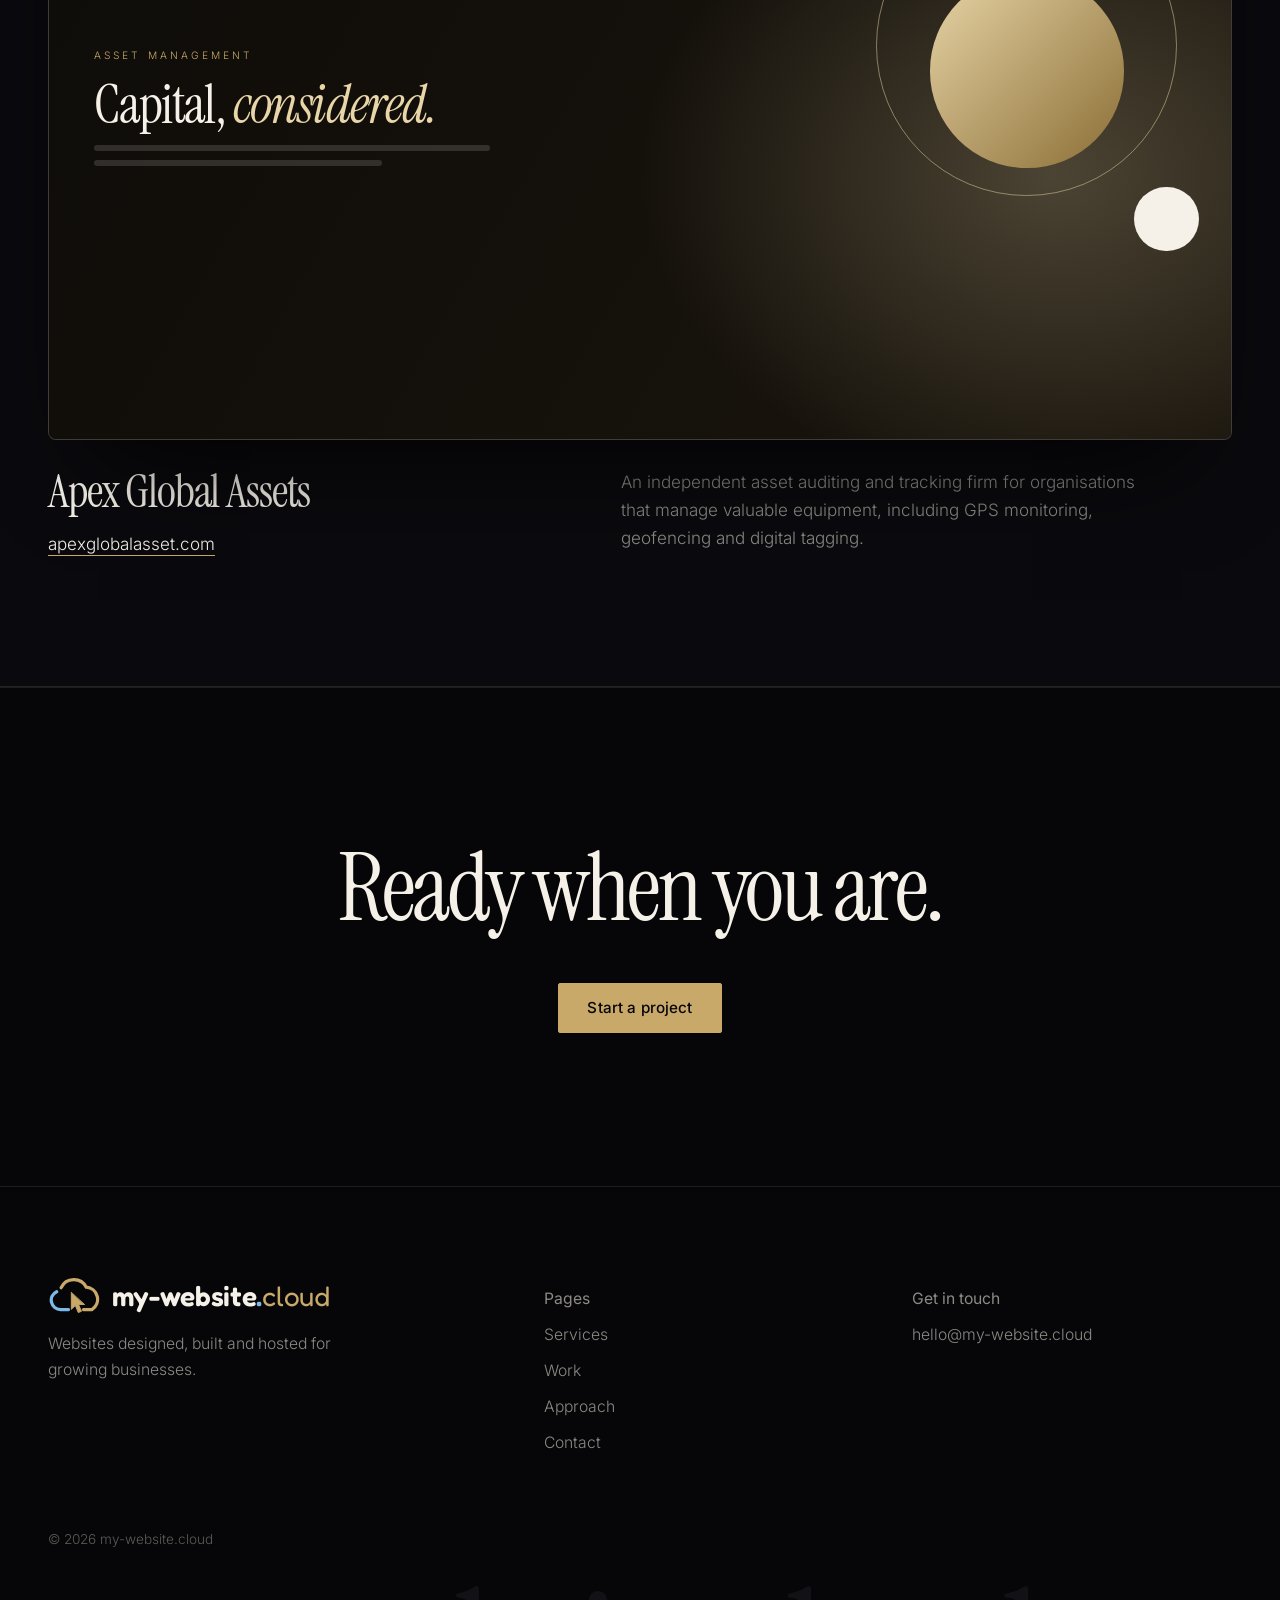
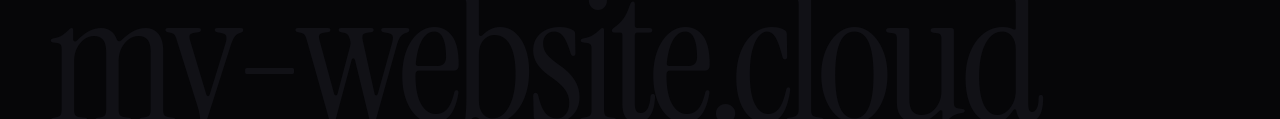
==== commit 62d6433a: "Add SEO, GEO and AEO layer - Rewrite titles and meta descriptions; add canonical, hreflang, robots, " ====
--- a/index.html
+++ b/index.html
@@ -3,13 +3,36 @@
 <head>
 <meta charset="utf-8">
 <meta name="viewport" content="width=device-width, initial-scale=1">
-<title>my-website.cloud | Websites designed, built and hosted</title>
-<meta name="description" content="We design, build and host websites for growing businesses, then look after them every month. One team, one monthly plan.">
+<title>Web design, build and hosting | my-website.cloud</title>
+<meta name="description" content="We design, build and host websites for growing businesses, then look after them every month. One team, one monthly plan, in writing before we start.">
+<meta name="robots" content="index, follow, max-image-preview:large, max-snippet:-1, max-video-preview:-1">
+<link rel="canonical" href="https://my-website.cloud/">
+<link rel="alternate" hreflang="en-GB" href="https://my-website.cloud/">
+<link rel="alternate" hreflang="x-default" href="https://my-website.cloud/">
 <meta name="theme-color" content="#060608">
-<link rel="preconnect" href="https://fonts.googleapis.com">
-<link rel="preconnect" href="https://fonts.gstatic.com" crossorigin>
-<link href="https://fonts.googleapis.com/css2?family=Inter:wght@300;400;500&family=Instrument+Serif:ital@0;1&family=Fredoka:wght@400;600&display=swap" rel="stylesheet">
-<link rel="icon" href="data:image/svg+xml,%3Csvg%20xmlns=%22http://www.w3.org/2000/svg%22%20viewBox=%220%200%2064%2064%22%3E%3Crect%20width=%2264%22%20height=%2264%22%20rx=%2214%22%20fill=%22%23060608%22/%3E%3Cg%20transform=%22translate%284%206.5%29%20scale%28.5%29%22%20fill=%22none%22%20stroke-linecap=%22round%22%20stroke-linejoin=%22round%22%20stroke-width=%229%22%3E%3Cpath%20stroke=%22%23C9A96A%22%20d=%22M28.2%2033.17A30%2030%200%200%201%2082%2032A26%2026%200%200%201%2094%2080H76%22/%3E%3Cpath%20stroke=%22%237DB9E8%22%20d=%22M44%2080H27A20%2020%200%200%201%2018.55%2041.87%22/%3E%3Cpath%20fill=%22%23C9A96A%22%20stroke=%22%23C9A96A%22%20stroke-width=%223%22%20d=%22M50%2044V79.65L58.6%2071.6L64.95%2086.55L71.85%2083.7L65.5%2069.3H77.6Z%22/%3E%3C/g%3E%3C/svg%3E">
+<meta name="author" content="my-website.cloud">
+<meta property="og:type" content="website">
+<meta property="og:site_name" content="my-website.cloud">
+<meta property="og:locale" content="en_GB">
+<meta property="og:title" content="Web design, build and hosting | my-website.cloud">
+<meta property="og:description" content="We design, build and host websites for growing businesses, then look after them every month. One team, one monthly plan, in writing before we start.">
+<meta property="og:url" content="https://my-website.cloud/">
+<meta property="og:image" content="https://my-website.cloud/og-image.png">
+<meta property="og:image:width" content="1200">
+<meta property="og:image:height" content="630">
+<meta property="og:image:alt" content="my-website.cloud: websites designed, built and hosted.">
+<meta name="twitter:card" content="summary_large_image">
+<meta name="twitter:title" content="Web design, build and hosting | my-website.cloud">
+<meta name="twitter:description" content="We design, build and host websites for growing businesses, then look after them every month. One team, one monthly plan, in writing before we start.">
+<meta name="twitter:image" content="https://my-website.cloud/og-image.png">
+<link rel="icon" href="favicon.ico" sizes="48x48">
+<link rel="icon" href="favicon.svg" type="image/svg+xml">
+<link rel="apple-touch-icon" href="apple-touch-icon.png">
+<link rel="manifest" href="site.webmanifest">
+<link rel="sitemap" type="application/xml" href="sitemap.xml">
+<link rel="preload" href="fonts/inter-latin-300-normal.woff2" as="font" type="font/woff2" crossorigin>
+<link rel="preload" href="fonts/instrument-serif-latin-400-normal.woff2" as="font" type="font/woff2" crossorigin>
+<script type="application/ld+json">{"@context":"https://schema.org","@graph":[{"@type":["Organization","ProfessionalService"],"@id":"https://my-website.cloud/#organization","name":"my-website.cloud","url":"https://my-website.cloud/","logo":{"@type":"ImageObject","url":"https://my-website.cloud/icon-512.png","width":512,"height":512},"image":"https://my-website.cloud/og-image.png","description":"Websites designed, built and hosted for growing businesses.","email":"hello@my-website.cloud","contactPoint":{"@type":"ContactPoint","contactType":"sales","email":"hello@my-website.cloud","availableLanguage":"en-GB"},"knowsAbout":["Web design","Web development","Website hosting","Website maintenance","Search engine optimisation","Domain names and business email","Workflow automation"]},{"@type":"WebSite","@id":"https://my-website.cloud/#website","url":"https://my-website.cloud/","name":"my-website.cloud","description":"Websites designed, built and hosted for growing businesses.","inLanguage":"en-GB","publisher":{"@id":"https://my-website.cloud/#organization"}},{"@type":"WebPage","@id":"https://my-website.cloud/#webpage","url":"https://my-website.cloud/","name":"Web design, build and hosting | my-website.cloud","description":"We design, build and host websites for growing businesses, then look after them every month. One team, one monthly plan, in writing before we start.","inLanguage":"en-GB","isPartOf":{"@id":"https://my-website.cloud/#website"},"about":{"@id":"https://my-website.cloud/#organization"},"primaryImageOfPage":{"@type":"ImageObject","url":"https://my-website.cloud/og-image.png"},"dateModified":"2026-11-09"}]}</script>
 <script>try{if(!sessionStorage.getItem("lg")&&!matchMedia("(prefers-reduced-motion:reduce)").matches){document.documentElement.classList.add("lg-play");sessionStorage.setItem("lg","1")}}catch(e){}</script>
 <link rel="stylesheet" href="styles.css">
 </head>
@@ -151,7 +174,7 @@
         <p>Websites designed, built and hosted for growing businesses.</p>
       </div>
       <div>
-        <h3>Pages</h3>
+        <p class="footer__h">Pages</p>
         <ul>
           <li><a href="services.html">Services</a></li>
           <li><a href="work.html">Work</a></li>
@@ -160,7 +183,7 @@
         </ul>
       </div>
       <div>
-        <h3>Get in touch</h3>
+        <p class="footer__h">Get in touch</p>
         <ul><li><a href="mailto:hello@my-website.cloud">hello@my-website.cloud</a></li></ul>
       </div>
     </div>
--- a/styles.css
+++ b/styles.css
@@ -1,6 +1,14 @@
 /* my-website.cloud
    Palette: ink #060608 · deep ink #0A0A0E · graphite #101015 · ivory #F5F1E8 · stone #8C8A85 · gold #C9A96A · pale gold #E8D5A8 · sky #7DB9E8
    Type: Instrument Serif (headlines) · Inter (text) */
+
+@font-face{font-family:"Inter";font-weight:300;font-style:normal;font-display:swap;src:url(fonts/inter-latin-300-normal.woff2) format("woff2")}
+@font-face{font-family:"Inter";font-weight:400;font-style:normal;font-display:swap;src:url(fonts/inter-latin-400-normal.woff2) format("woff2")}
+@font-face{font-family:"Inter";font-weight:500;font-style:normal;font-display:swap;src:url(fonts/inter-latin-500-normal.woff2) format("woff2")}
+@font-face{font-family:"Instrument Serif";font-weight:400;font-style:normal;font-display:swap;src:url(fonts/instrument-serif-latin-400-normal.woff2) format("woff2")}
+@font-face{font-family:"Instrument Serif";font-weight:400;font-style:italic;font-display:swap;src:url(fonts/instrument-serif-latin-400-italic.woff2) format("woff2")}
+@font-face{font-family:"Fredoka";font-weight:400;font-style:normal;font-display:swap;src:url(fonts/fredoka-latin-400-normal.woff2) format("woff2")}
+@font-face{font-family:"Fredoka";font-weight:600;font-style:normal;font-display:swap;src:url(fonts/fredoka-latin-600-normal.woff2) format("woff2")}
 
 :root{
   --bg:#060608;
@@ -231,7 +239,7 @@
 .footer{border-top:1px solid var(--line);padding:clamp(56px,7vw,88px) 0 0;overflow:hidden}
 .footer__top{display:grid;grid-template-columns:minmax(0,1.4fr) minmax(0,1fr) minmax(0,1fr);gap:48px}
 .footer__top p{margin-top:14px;color:var(--muted);max-width:22rem;font-size:.98rem}
-.footer h3{font:400 .9rem var(--sans);color:var(--dim);margin-bottom:14px}
+.footer h3,.footer__h{font:400 .9rem var(--sans);color:var(--dim);margin-bottom:14px}
 .footer ul{list-style:none;padding:0;display:grid;gap:10px;font-size:.98rem}
 .footer ul a{text-decoration:none;color:var(--muted);transition:color .2s}
 .footer ul a:hover{color:var(--text)}
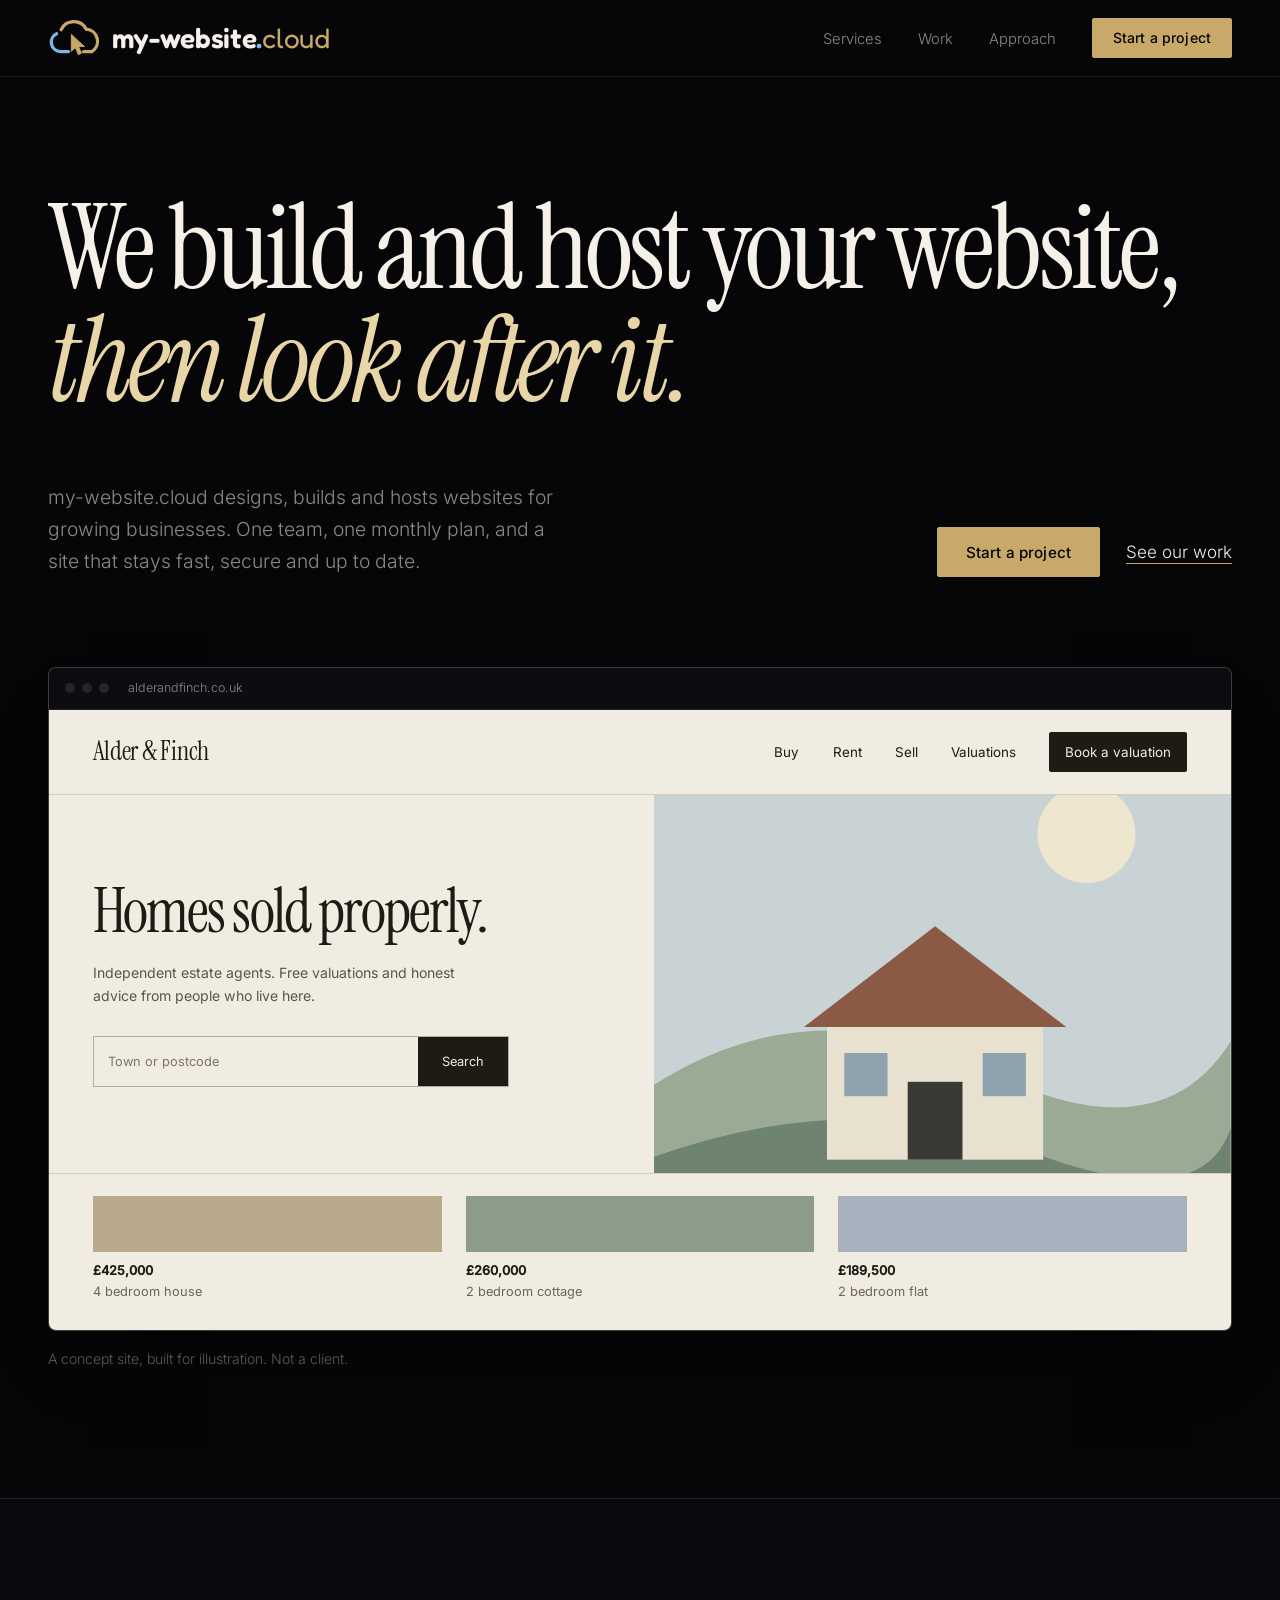
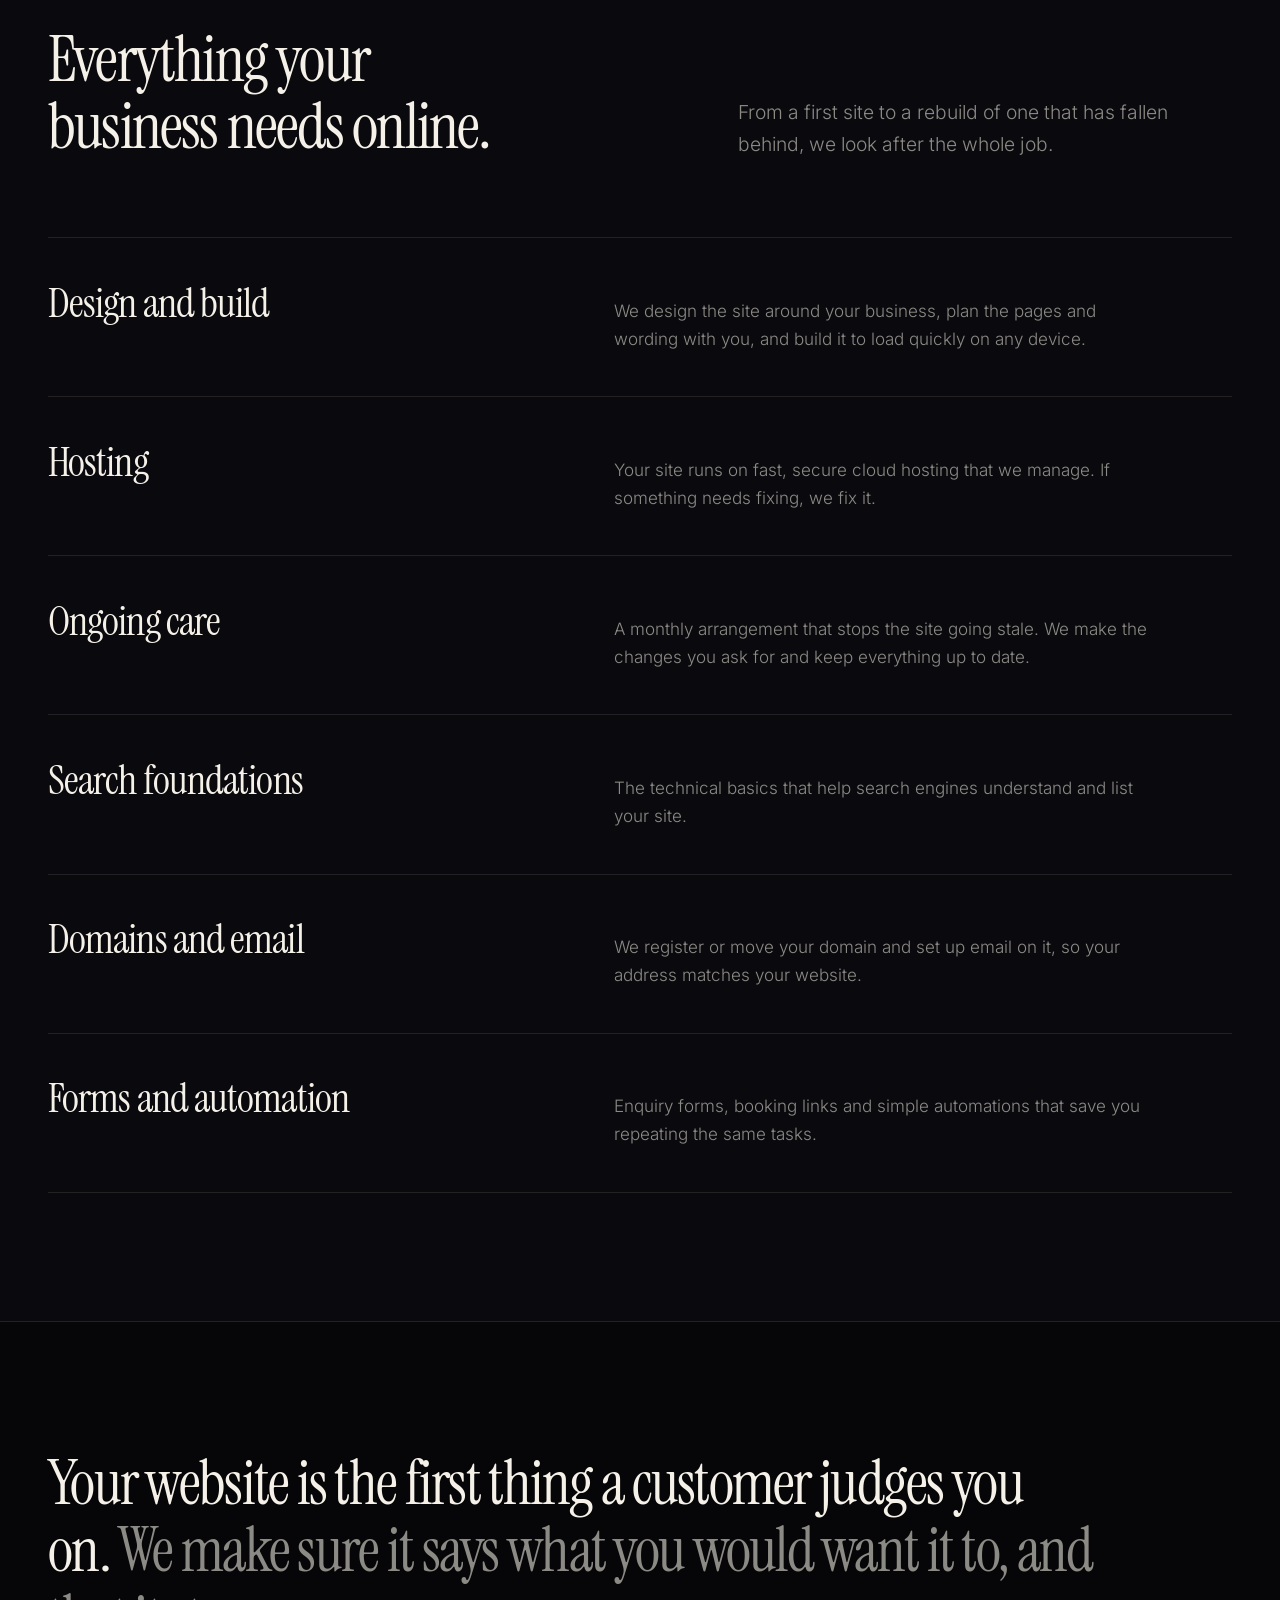
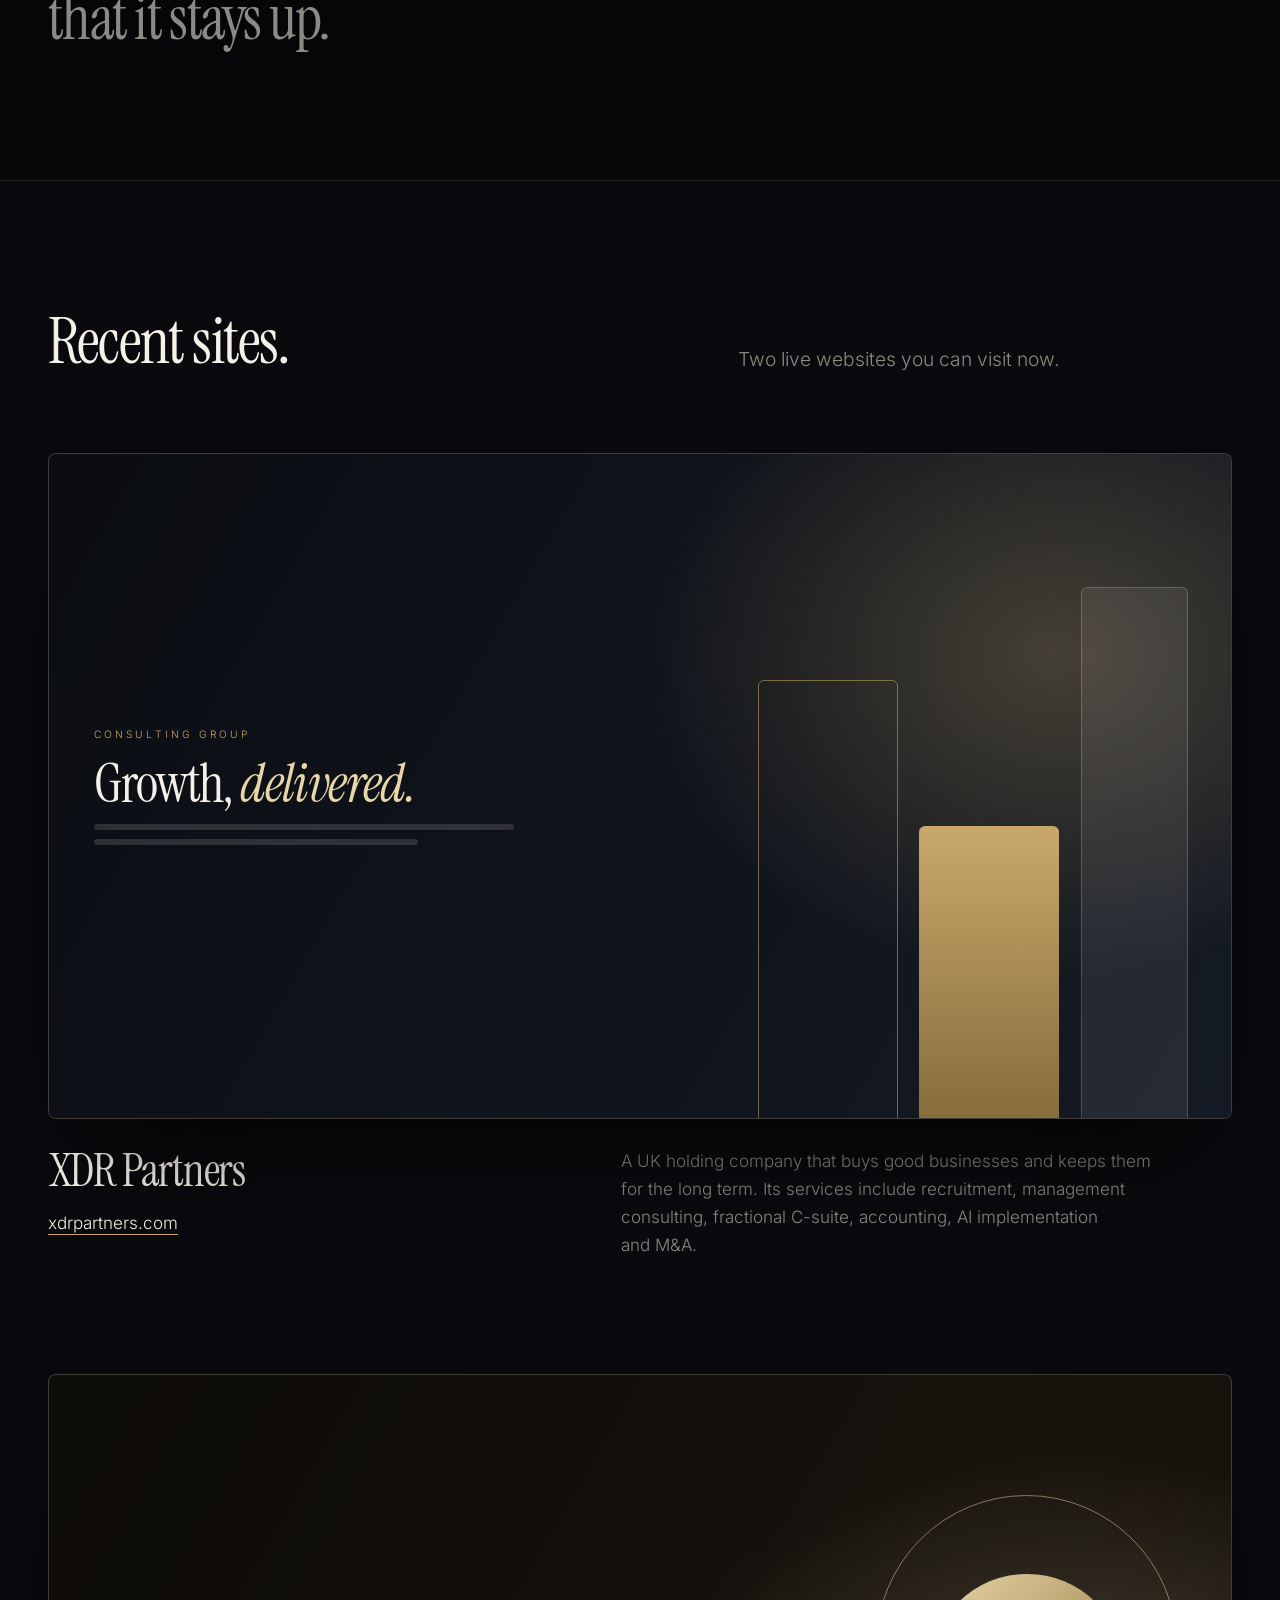
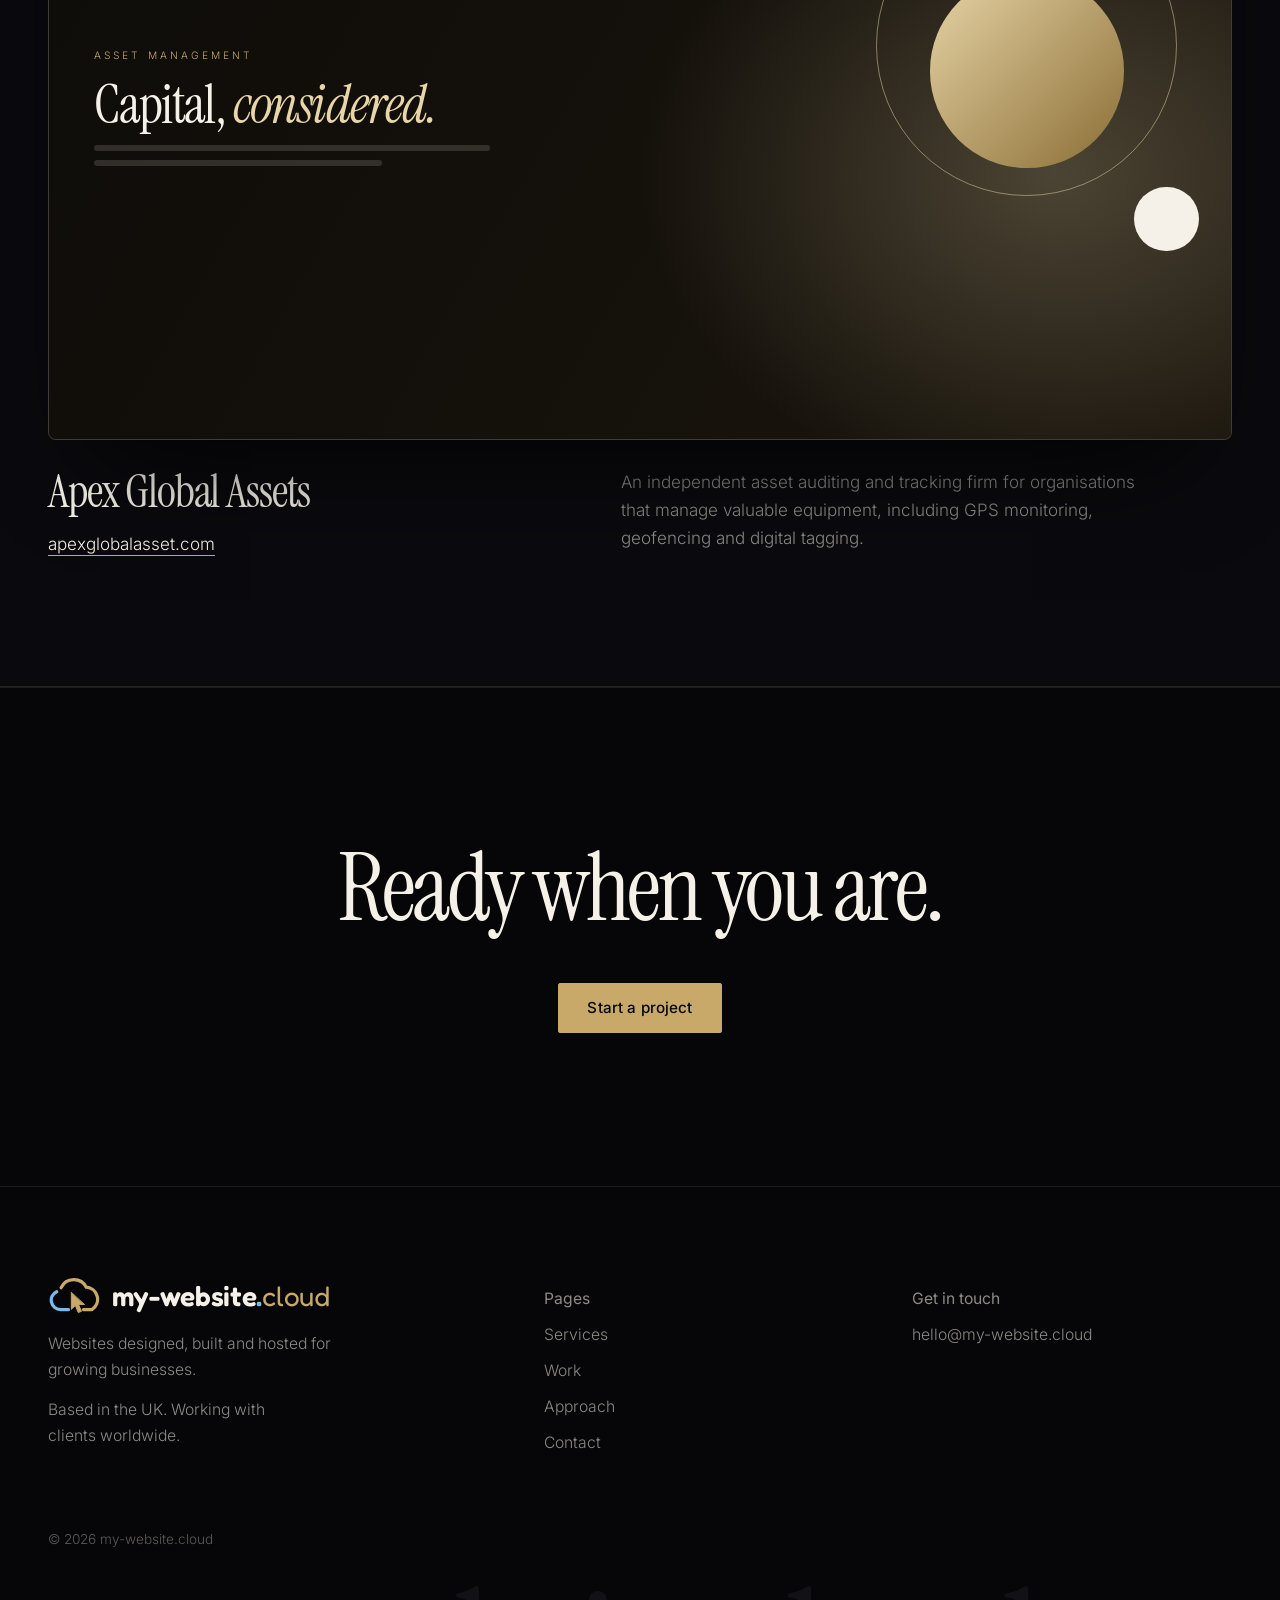
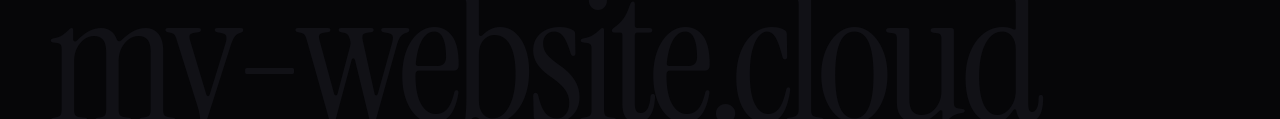
==== commit 35a0c04c: "Add UK base and worldwide service area to schema, footer and FAQ Co-Authored-By: Claude Sonnet 5.5 <" ====
--- a/index.html
+++ b/index.html
@@ -32,7 +32,7 @@
 <link rel="sitemap" type="application/xml" href="sitemap.xml">
 <link rel="preload" href="fonts/inter-latin-300-normal.woff2" as="font" type="font/woff2" crossorigin>
 <link rel="preload" href="fonts/instrument-serif-latin-400-normal.woff2" as="font" type="font/woff2" crossorigin>
-<script type="application/ld+json">{"@context":"https://schema.org","@graph":[{"@type":["Organization","ProfessionalService"],"@id":"https://my-website.cloud/#organization","name":"my-website.cloud","url":"https://my-website.cloud/","logo":{"@type":"ImageObject","url":"https://my-website.cloud/icon-512.png","width":512,"height":512},"image":"https://my-website.cloud/og-image.png","description":"Websites designed, built and hosted for growing businesses.","email":"hello@my-website.cloud","contactPoint":{"@type":"ContactPoint","contactType":"sales","email":"hello@my-website.cloud","availableLanguage":"en-GB"},"knowsAbout":["Web design","Web development","Website hosting","Website maintenance","Search engine optimisation","Domain names and business email","Workflow automation"]},{"@type":"WebSite","@id":"https://my-website.cloud/#website","url":"https://my-website.cloud/","name":"my-website.cloud","description":"Websites designed, built and hosted for growing businesses.","inLanguage":"en-GB","publisher":{"@id":"https://my-website.cloud/#organization"}},{"@type":"WebPage","@id":"https://my-website.cloud/#webpage","url":"https://my-website.cloud/","name":"Web design, build and hosting | my-website.cloud","description":"We design, build and host websites for growing businesses, then look after them every month. One team, one monthly plan, in writing before we start.","inLanguage":"en-GB","isPartOf":{"@id":"https://my-website.cloud/#website"},"about":{"@id":"https://my-website.cloud/#organization"},"primaryImageOfPage":{"@type":"ImageObject","url":"https://my-website.cloud/og-image.png"},"dateModified":"2026-11-09"}]}</script>
+<script type="application/ld+json">{"@context":"https://schema.org","@graph":[{"@type":["Organization","ProfessionalService"],"@id":"https://my-website.cloud/#organization","name":"my-website.cloud","url":"https://my-website.cloud/","logo":{"@type":"ImageObject","url":"https://my-website.cloud/icon-512.png","width":512,"height":512},"image":"https://my-website.cloud/og-image.png","description":"Websites designed, built and hosted for growing businesses.","email":"hello@my-website.cloud","areaServed":"Worldwide","address":{"@type":"PostalAddress","addressCountry":"GB"},"contactPoint":{"@type":"ContactPoint","contactType":"sales","email":"hello@my-website.cloud","availableLanguage":"en-GB"},"knowsAbout":["Web design","Web development","Website hosting","Website maintenance","Search engine optimisation","Domain names and business email","Workflow automation"]},{"@type":"WebSite","@id":"https://my-website.cloud/#website","url":"https://my-website.cloud/","name":"my-website.cloud","description":"Websites designed, built and hosted for growing businesses.","inLanguage":"en-GB","publisher":{"@id":"https://my-website.cloud/#organization"}},{"@type":"WebPage","@id":"https://my-website.cloud/#webpage","url":"https://my-website.cloud/","name":"Web design, build and hosting | my-website.cloud","description":"We design, build and host websites for growing businesses, then look after them every month. One team, one monthly plan, in writing before we start.","inLanguage":"en-GB","isPartOf":{"@id":"https://my-website.cloud/#website"},"about":{"@id":"https://my-website.cloud/#organization"},"primaryImageOfPage":{"@type":"ImageObject","url":"https://my-website.cloud/og-image.png"},"dateModified":"2026-11-09"}]}</script>
 <script>try{if(!sessionStorage.getItem("lg")&&!matchMedia("(prefers-reduced-motion:reduce)").matches){document.documentElement.classList.add("lg-play");sessionStorage.setItem("lg","1")}}catch(e){}</script>
 <link rel="stylesheet" href="styles.css">
 </head>
@@ -172,6 +172,7 @@
       <div>
         <a class="logo" href="index.html" aria-label="my-website.cloud, home"><svg class="logo__mark" viewBox="0 6 112 90" aria-hidden="true"><path class="m-blue" pathLength="1" d="M28.2 33.17A30 30 0 0 1 82 32A26 26 0 0 1 94 80H76"/><path class="m-gold" pathLength="1" d="M44 80H27A20 20 0 0 1 18.55 41.87"/><circle class="m-ripple" cx="50" cy="44" r="5"/><path class="m-cursor" d="M50 44V79.65L58.6 71.6L64.95 86.55L71.85 83.7L65.5 69.3H77.6Z"/></svg><span class="logo__word"><b>my-website</b><i>.</i><u>cloud</u></span></a>
         <p>Websites designed, built and hosted for growing businesses.</p>
+        <p>Based in the UK. Working with clients worldwide.</p>
       </div>
       <div>
         <p class="footer__h">Pages</p>
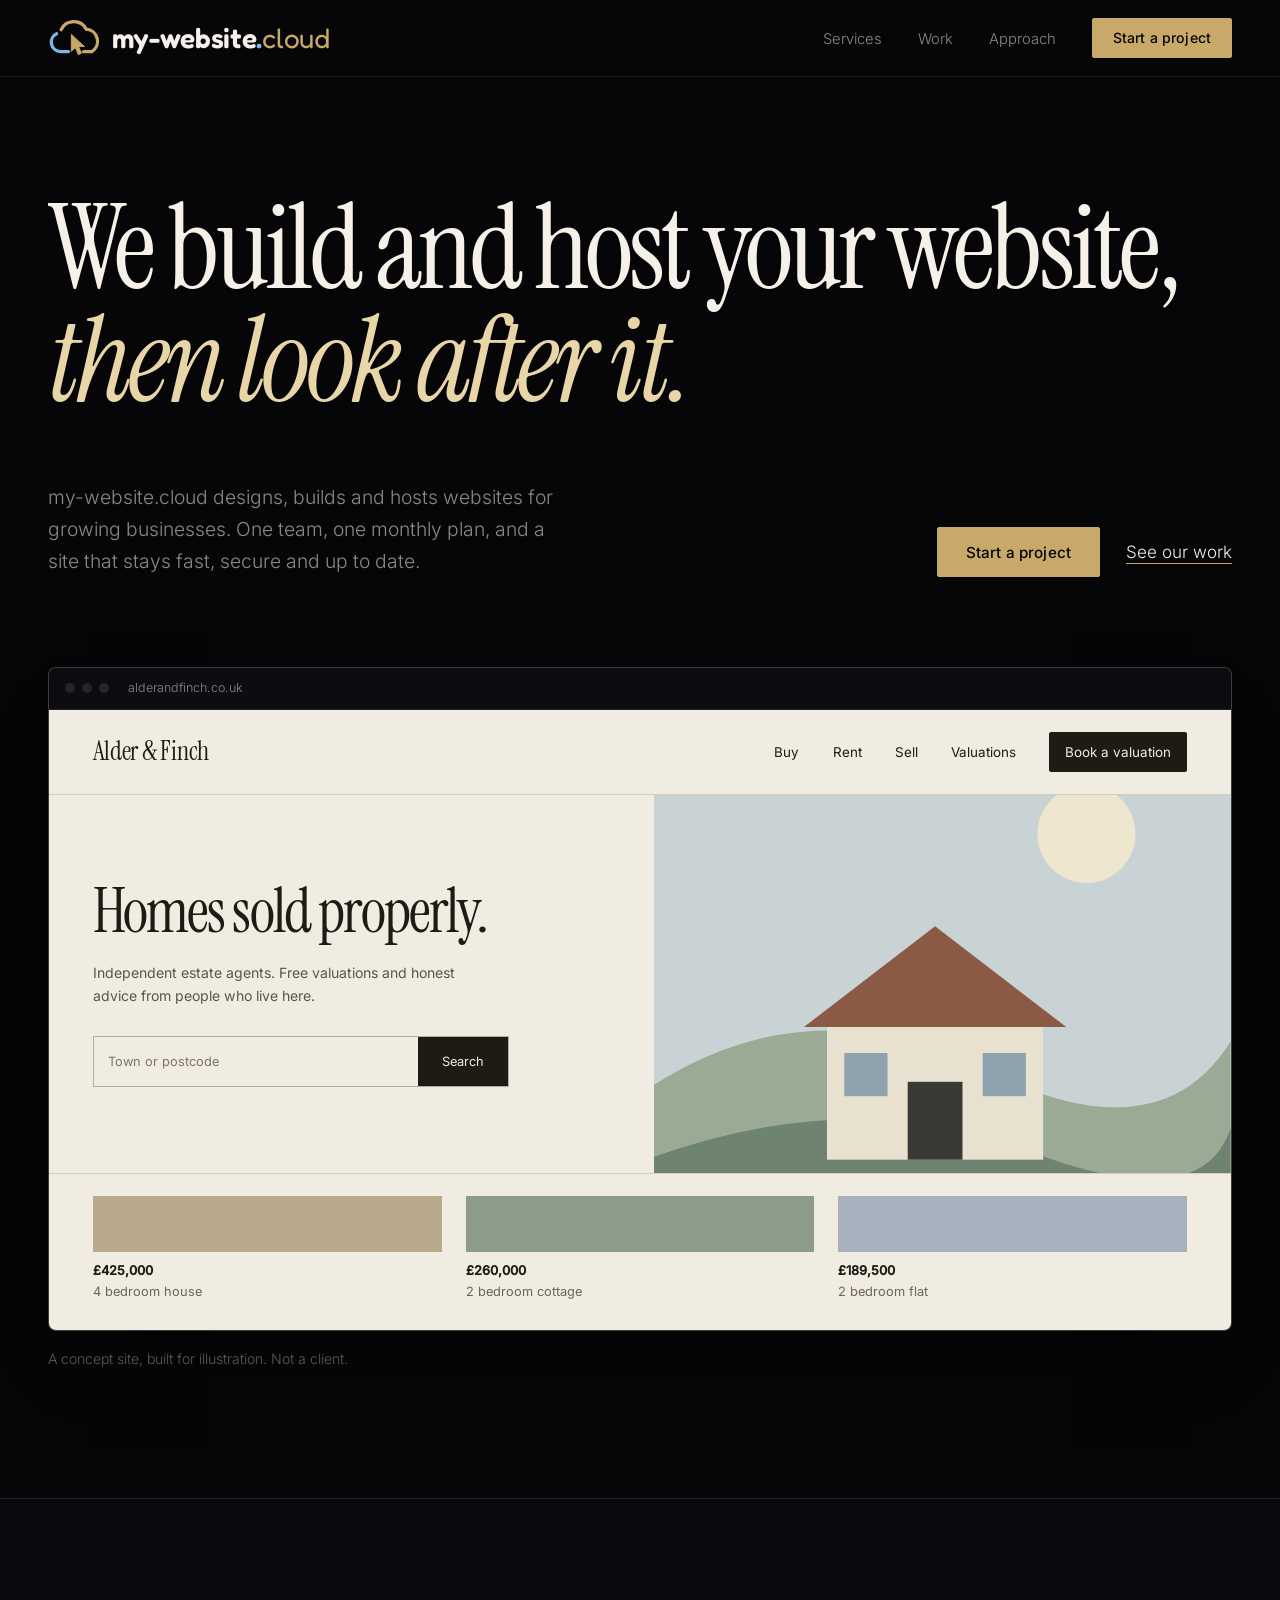
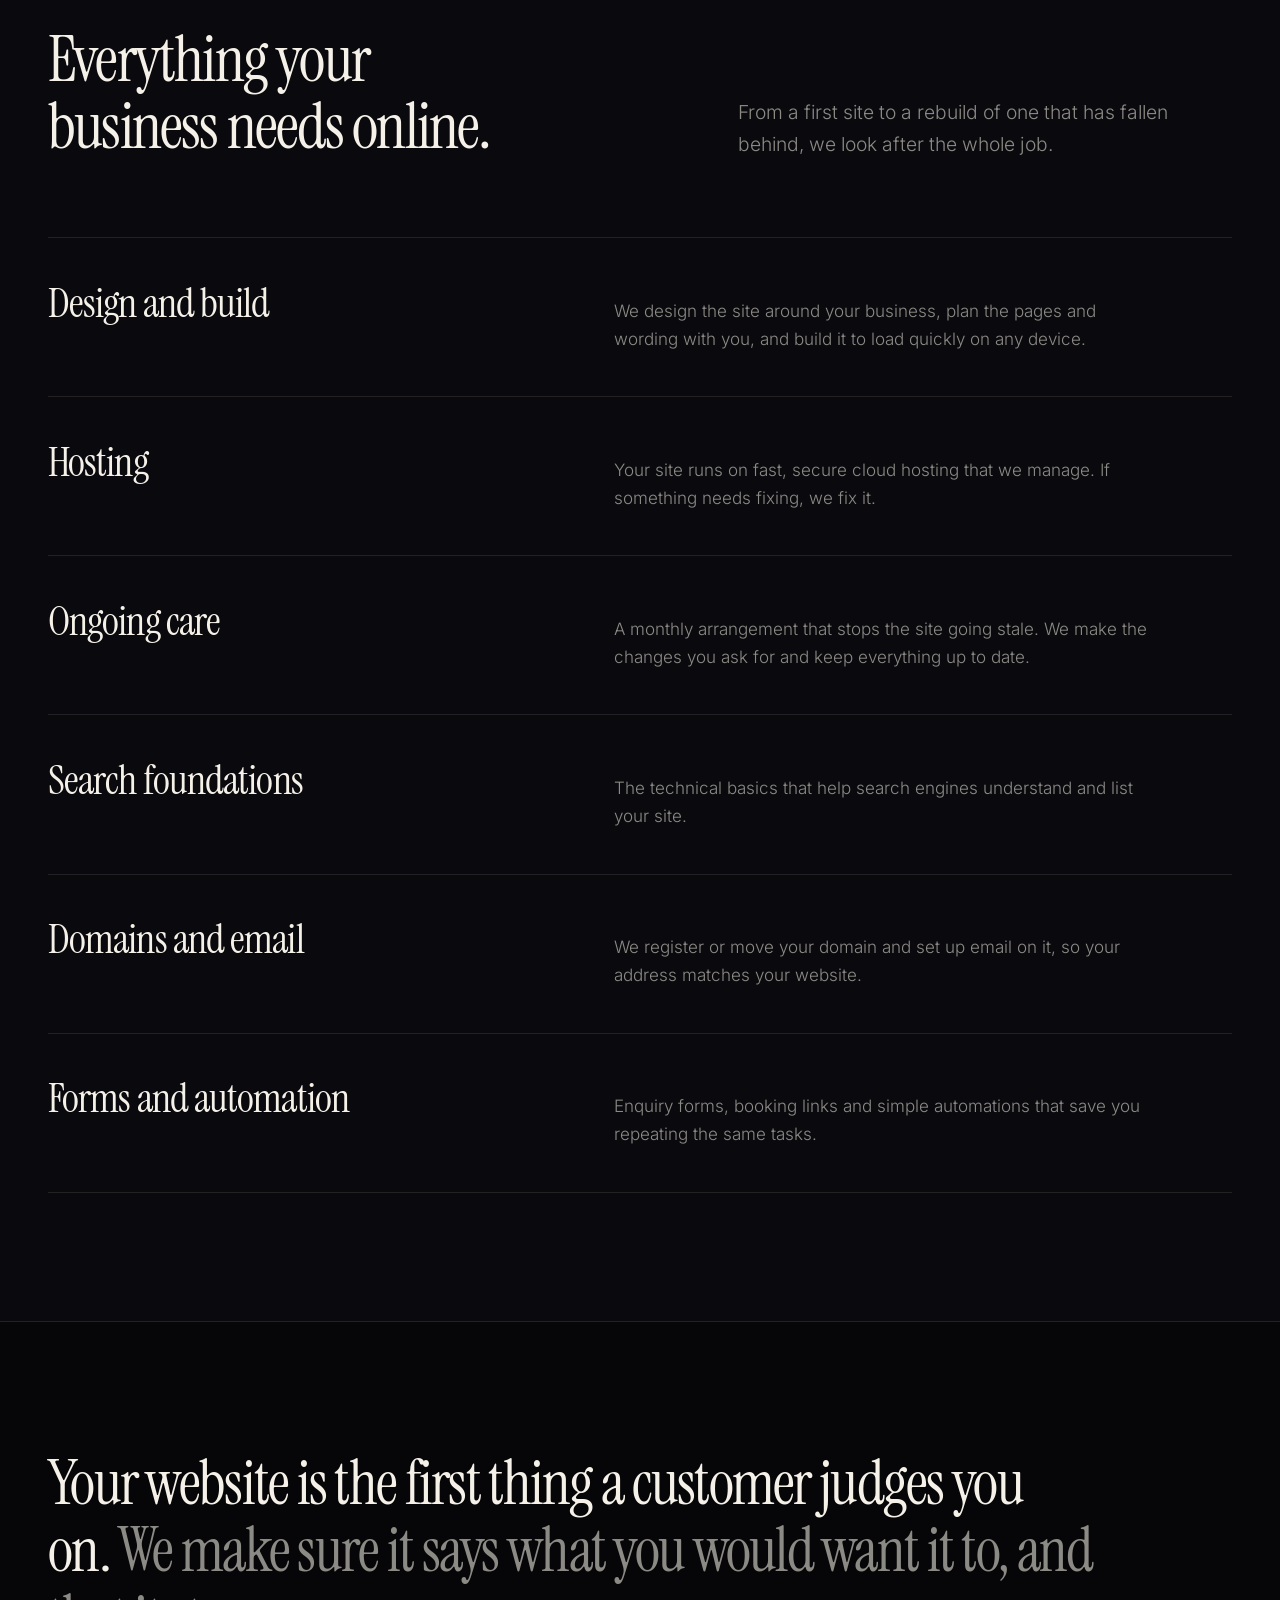
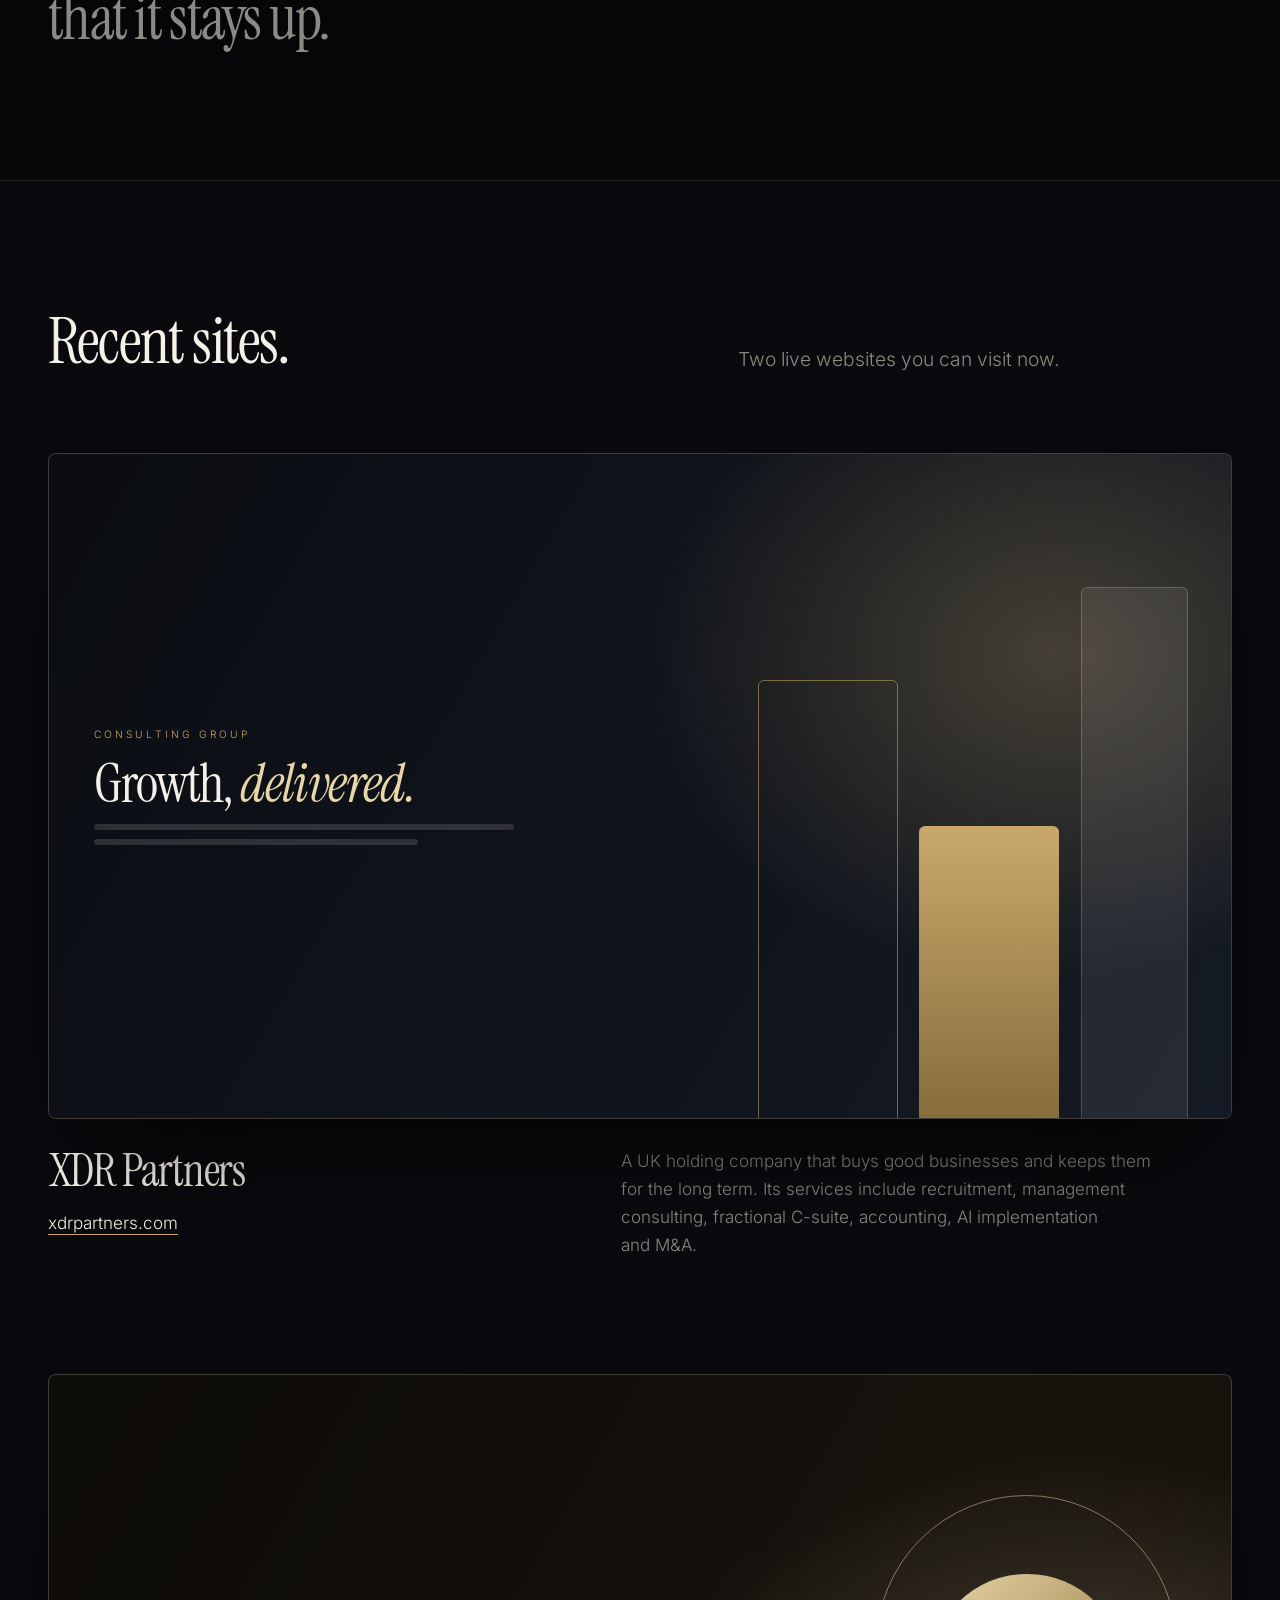
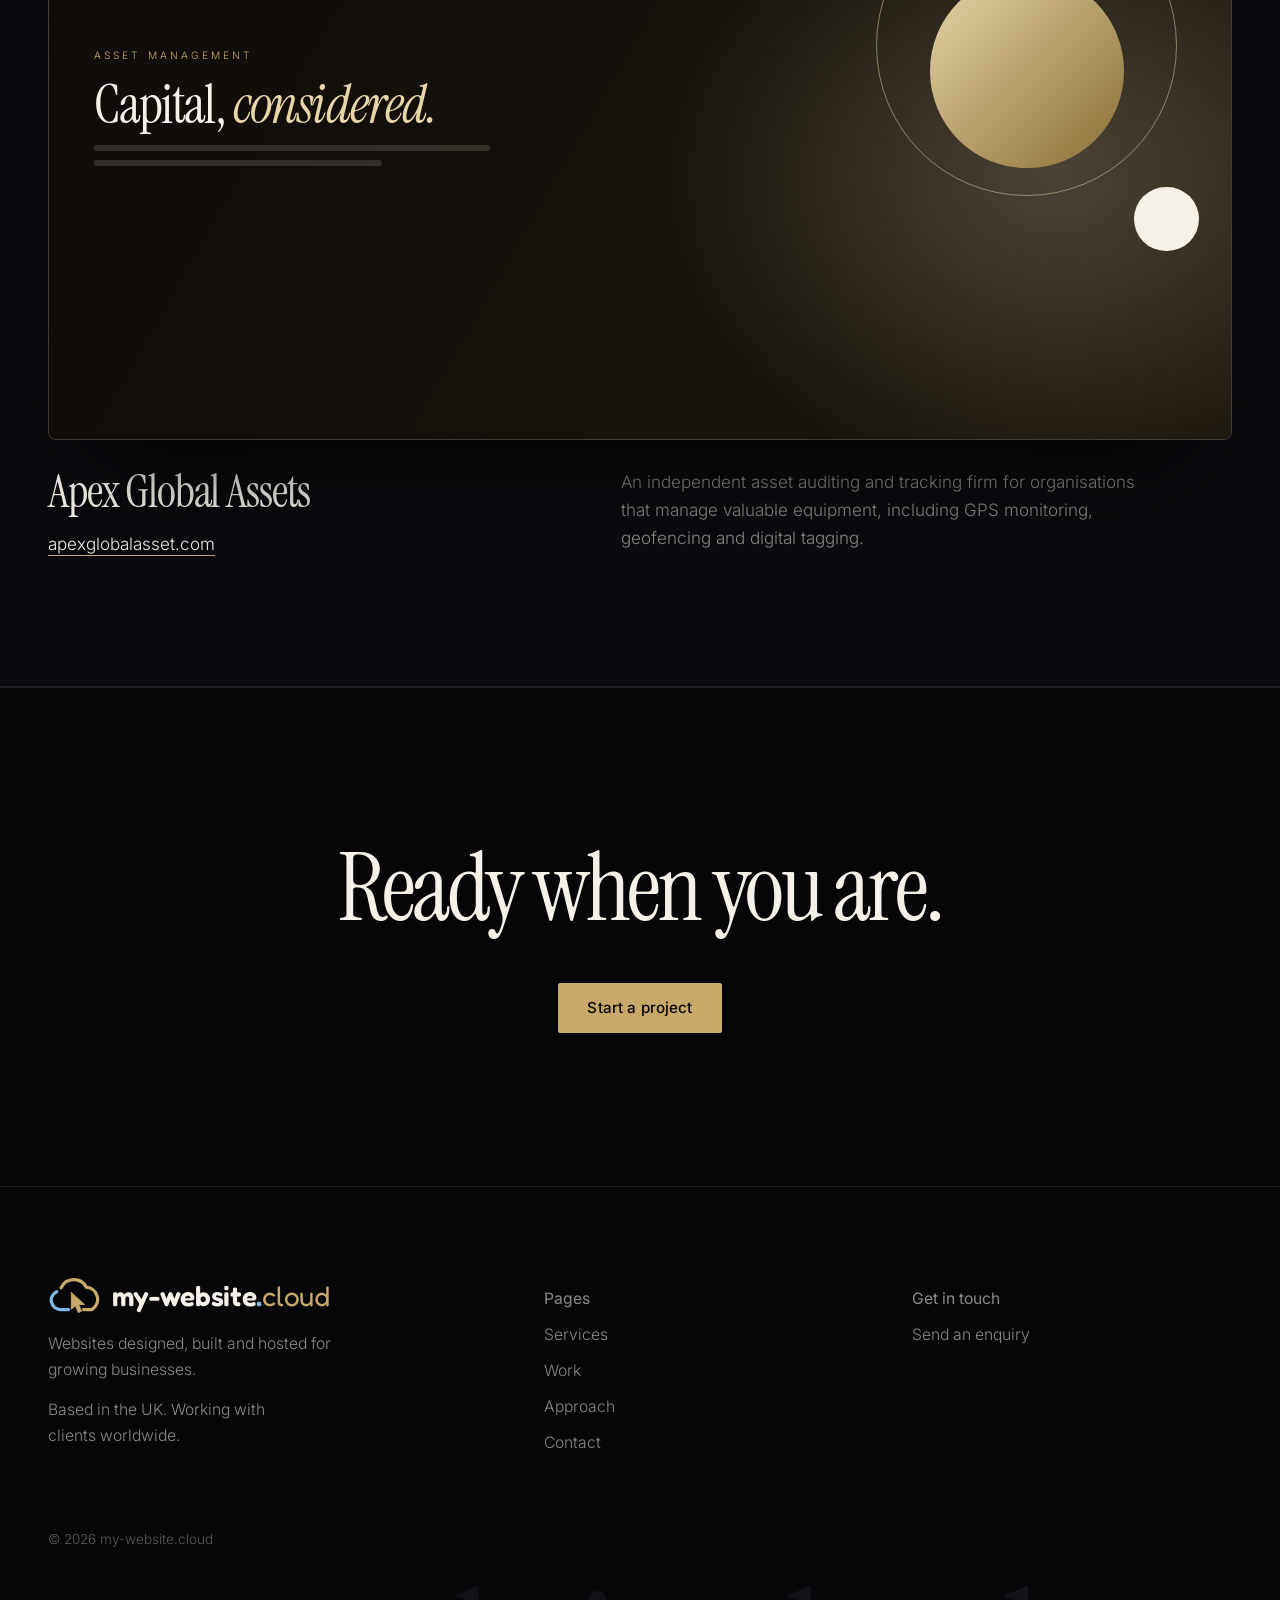
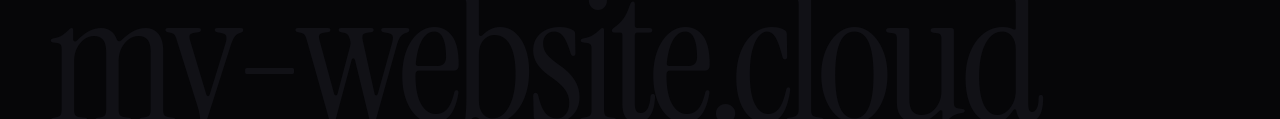
==== commit 7de4539d: "Replace mailto with enquiry form posting to Web3Forms; remove all email addresses Form now has name," ====
--- a/index.html
+++ b/index.html
@@ -32,7 +32,7 @@
 <link rel="sitemap" type="application/xml" href="sitemap.xml">
 <link rel="preload" href="fonts/inter-latin-300-normal.woff2" as="font" type="font/woff2" crossorigin>
 <link rel="preload" href="fonts/instrument-serif-latin-400-normal.woff2" as="font" type="font/woff2" crossorigin>
-<script type="application/ld+json">{"@context":"https://schema.org","@graph":[{"@type":["Organization","ProfessionalService"],"@id":"https://my-website.cloud/#organization","name":"my-website.cloud","url":"https://my-website.cloud/","logo":{"@type":"ImageObject","url":"https://my-website.cloud/icon-512.png","width":512,"height":512},"image":"https://my-website.cloud/og-image.png","description":"Websites designed, built and hosted for growing businesses.","email":"hello@my-website.cloud","areaServed":"Worldwide","address":{"@type":"PostalAddress","addressCountry":"GB"},"contactPoint":{"@type":"ContactPoint","contactType":"sales","email":"hello@my-website.cloud","availableLanguage":"en-GB"},"knowsAbout":["Web design","Web development","Website hosting","Website maintenance","Search engine optimisation","Domain names and business email","Workflow automation"]},{"@type":"WebSite","@id":"https://my-website.cloud/#website","url":"https://my-website.cloud/","name":"my-website.cloud","description":"Websites designed, built and hosted for growing businesses.","inLanguage":"en-GB","publisher":{"@id":"https://my-website.cloud/#organization"}},{"@type":"WebPage","@id":"https://my-website.cloud/#webpage","url":"https://my-website.cloud/","name":"Web design, build and hosting | my-website.cloud","description":"We design, build and host websites for growing businesses, then look after them every month. One team, one monthly plan, in writing before we start.","inLanguage":"en-GB","isPartOf":{"@id":"https://my-website.cloud/#website"},"about":{"@id":"https://my-website.cloud/#organization"},"primaryImageOfPage":{"@type":"ImageObject","url":"https://my-website.cloud/og-image.png"},"dateModified":"2026-11-09"}]}</script>
+<script type="application/ld+json">{"@context":"https://schema.org","@graph":[{"@type":["Organization","ProfessionalService"],"@id":"https://my-website.cloud/#organization","name":"my-website.cloud","url":"https://my-website.cloud/","logo":{"@type":"ImageObject","url":"https://my-website.cloud/icon-512.png","width":512,"height":512},"image":"https://my-website.cloud/og-image.png","description":"Websites designed, built and hosted for growing businesses.","areaServed":"Worldwide","address":{"@type":"PostalAddress","addressCountry":"GB"},"contactPoint":{"@type":"ContactPoint","contactType":"sales","url":"https://my-website.cloud/contact.html","availableLanguage":"en-GB"},"knowsAbout":["Web design","Web development","Website hosting","Website maintenance","Search engine optimisation","Domain names and business email","Workflow automation"]},{"@type":"WebSite","@id":"https://my-website.cloud/#website","url":"https://my-website.cloud/","name":"my-website.cloud","description":"Websites designed, built and hosted for growing businesses.","inLanguage":"en-GB","publisher":{"@id":"https://my-website.cloud/#organization"}},{"@type":"WebPage","@id":"https://my-website.cloud/#webpage","url":"https://my-website.cloud/","name":"Web design, build and hosting | my-website.cloud","description":"We design, build and host websites for growing businesses, then look after them every month. One team, one monthly plan, in writing before we start.","inLanguage":"en-GB","isPartOf":{"@id":"https://my-website.cloud/#website"},"about":{"@id":"https://my-website.cloud/#organization"},"primaryImageOfPage":{"@type":"ImageObject","url":"https://my-website.cloud/og-image.png"},"dateModified":"2026-11-09"}]}</script>
 <script>try{if(!sessionStorage.getItem("lg")&&!matchMedia("(prefers-reduced-motion:reduce)").matches){document.documentElement.classList.add("lg-play");sessionStorage.setItem("lg","1")}}catch(e){}</script>
 <link rel="stylesheet" href="styles.css">
 </head>
@@ -185,7 +185,7 @@
       </div>
       <div>
         <p class="footer__h">Get in touch</p>
-        <ul><li><a href="mailto:hello@my-website.cloud">hello@my-website.cloud</a></li></ul>
+        <ul><li><a href="contact.html">Send an enquiry</a></li></ul>
       </div>
     </div>
     <div class="footer__base">© <span id="yr">2026</span> my-website.cloud</div>
--- a/styles.css
+++ b/styles.css
@@ -222,6 +222,8 @@
 /* ---------- contact ---------- */
 .contact{display:grid;grid-template-columns:minmax(0,1fr) minmax(0,1fr);gap:clamp(48px,8vw,120px);padding:clamp(56px,9vw,128px) 0 clamp(72px,10vw,140px)}
 .contact .lead{margin-top:28px}
+.form__note{font-size:.85rem;color:var(--dim);margin-top:-8px}
+.field .opt{color:var(--dim)}
 .contact__mail{display:inline-block;margin-top:28px;font:400 clamp(1.5rem,2.4vw,2rem)/1.2 var(--serif)}
 .next{margin-top:clamp(40px,6vw,72px);padding:0;list-style:none;counter-reset:n;max-width:30rem}
 .next li{counter-increment:n;display:grid;grid-template-columns:36px 1fr;padding:16px 0;border-top:1px solid var(--line);color:var(--muted)}
